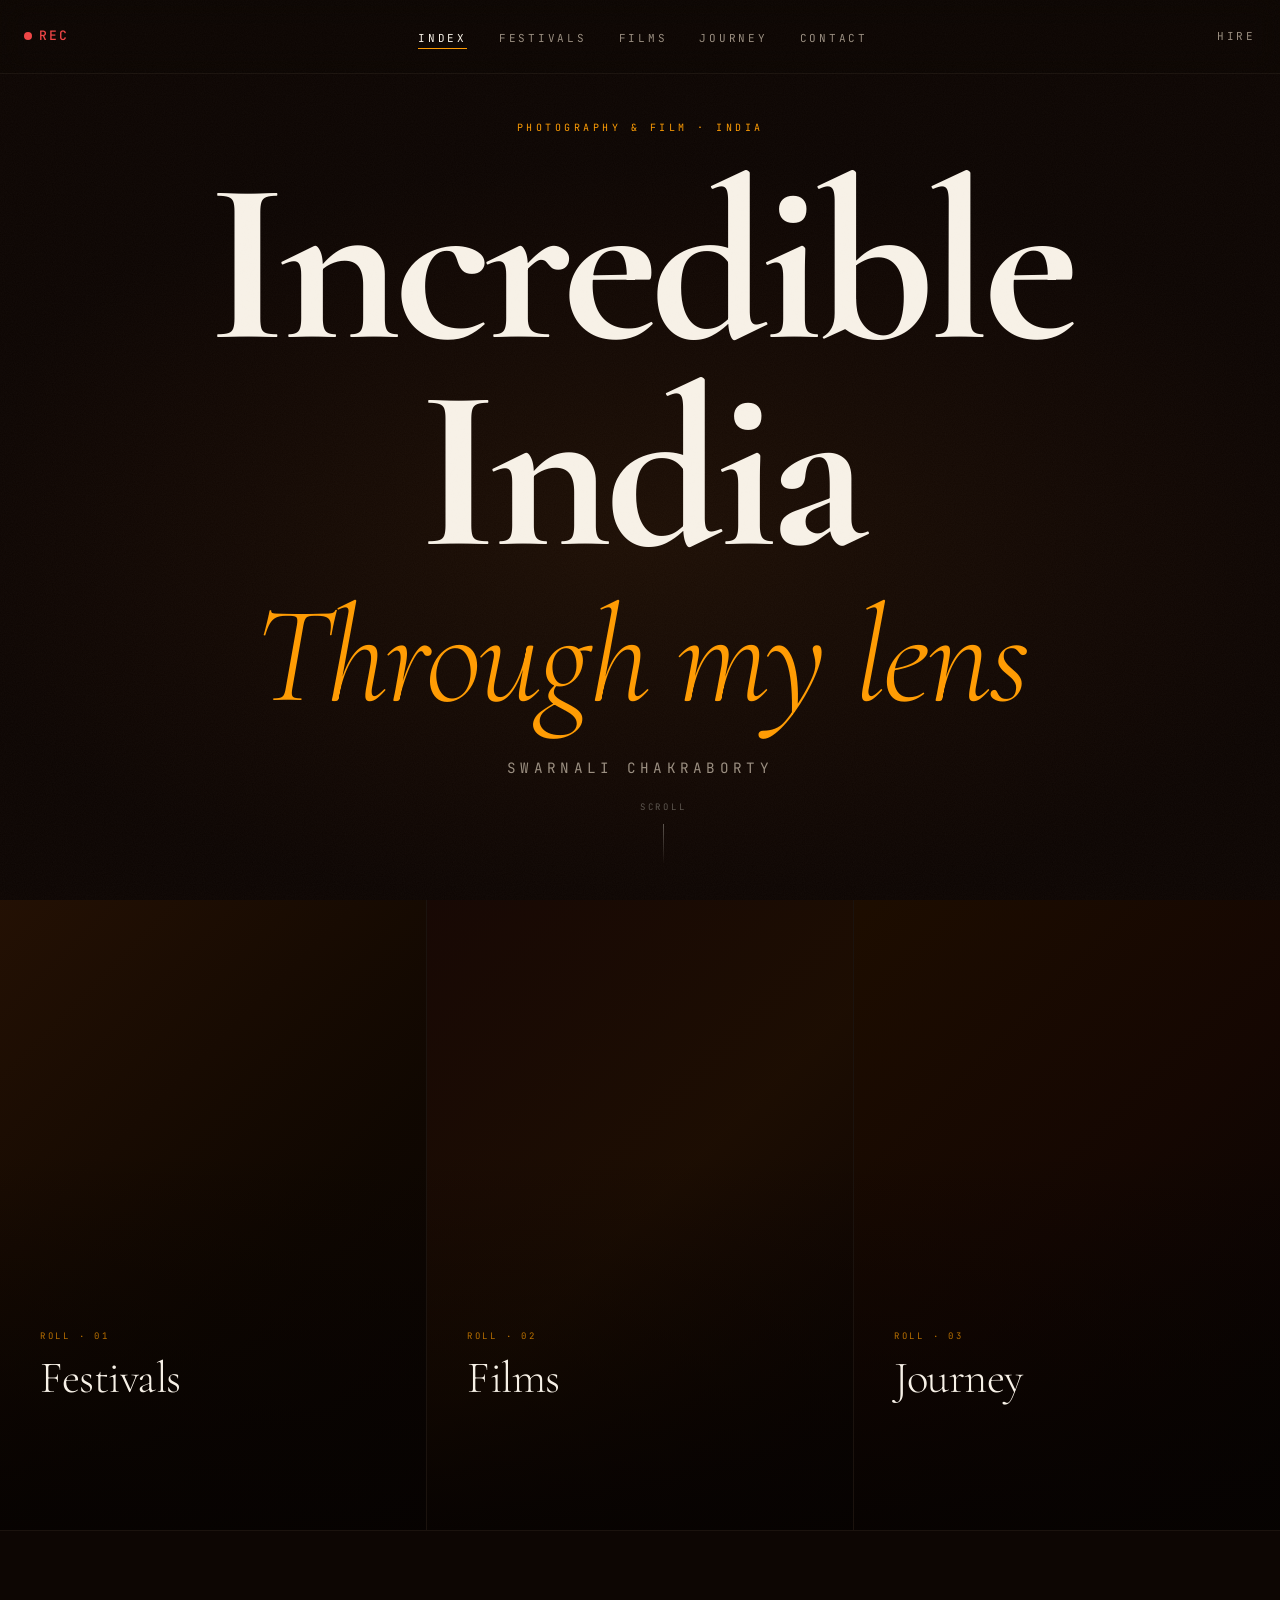
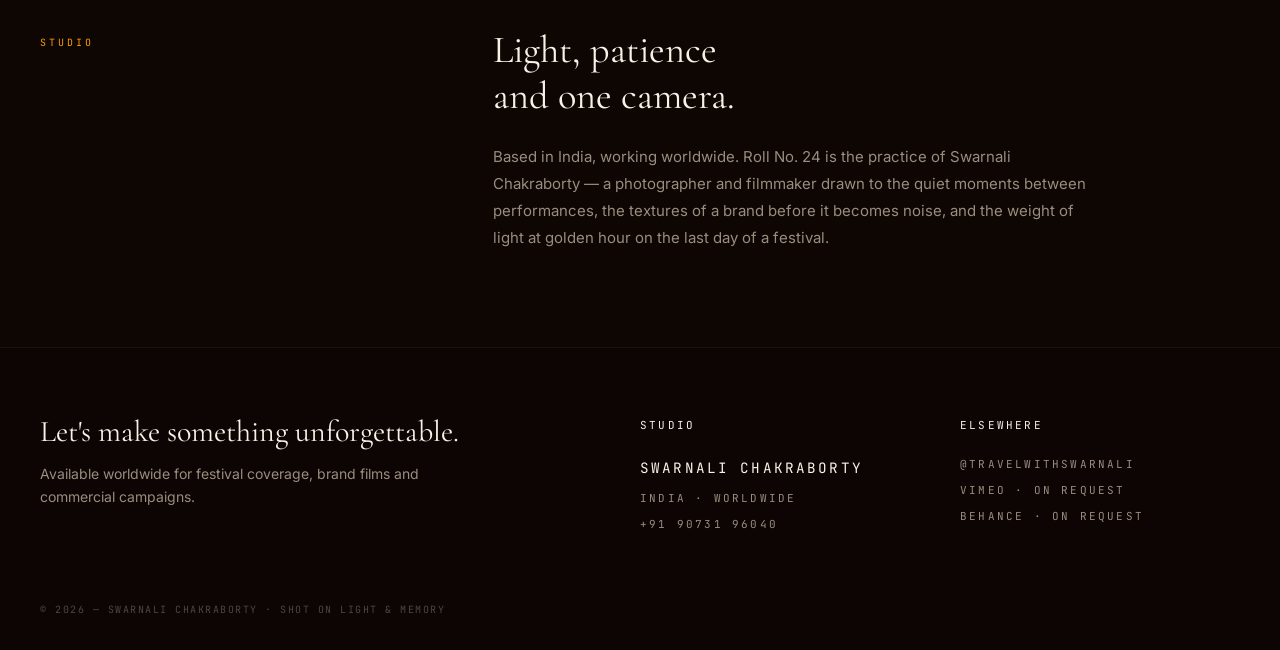
==== index.html @ 7ee753fb "Initial commit — Roll No. 24 portfolio website 5-page static portfolio: Index, Festivals, Films, Jou" ====
<!DOCTYPE html>
<html lang="en">
<head>
  <meta charset="UTF-8" />
  <meta name="viewport" content="width=device-width, initial-scale=1.0" />
  <title>Roll No. 24 — Photography &amp; Film</title>
  <meta name="description" content="Photography and film by Swarnali Chakraborty. Festivals, films, and commercial work across India." />

  <link rel="preconnect" href="https://fonts.googleapis.com" />
  <link rel="preconnect" href="https://fonts.gstatic.com" crossorigin />
  <link href="https://fonts.googleapis.com/css2?family=Cormorant+Garamond:ital,wght@0,300;0,400;0,500;0,600;1,400&family=Inter:wght@300;400;500;600&family=JetBrains+Mono:wght@400;500&display=swap" rel="stylesheet" />

  <link rel="stylesheet" href="styles.css" />

  <style>
    /* ── Homepage-specific ── */
    .home-hero {
      height: 100svh;
      min-height: 600px;
      display: flex;
      flex-direction: column;
      align-items: center;
      justify-content: center;
      text-align: center;
      position: relative;
      overflow: hidden;
      padding: 0 24px;
    }

    .home-hero::before {
      content: '';
      position: absolute;
      inset: 0;
      background: radial-gradient(ellipse 80% 60% at 50% 60%,
        oklch(0.22 0.04 55 / 0.6) 0%,
        oklch(0.13 0.018 50) 70%);
      z-index: 0;
    }

    .home-hero-content {
      position: relative;
      z-index: 1;
    }

    .home-eyebrow {
      font-family: var(--font-mono);
      font-size: 10px;
      letter-spacing: 0.35em;
      text-transform: uppercase;
      color: var(--primary);
      opacity: 0;
      animation: fadeUp 0.8s ease-out 1.4s forwards;
      margin-bottom: 24px;
    }

    .home-title {
      font-family: var(--font-display);
      font-size: clamp(5rem, 18vw, 16rem);
      font-weight: 700;
      line-height: 0.9;
      letter-spacing: -0.03em;
      opacity: 0;
      animation: fadeUp 1.2s ease-out 1.6s forwards;
    }

    .home-tagline {
      font-family: var(--font-display);
      font-size: clamp(3rem, 10.8vw, 9.6rem);
      font-weight: 300;
      font-style: italic;
      line-height: 1;
      letter-spacing: -0.02em;
      color: var(--primary);
      margin-top: 12px;
      opacity: 0;
      animation: fadeUp 0.9s ease-out 1.9s forwards;
    }

    .home-subtitle {
      font-family: var(--font-mono);
      font-size: 14.3px;
      letter-spacing: 0.3em;
      text-transform: uppercase;
      color: var(--muted);
      margin-top: 32px;
      opacity: 0;
      animation: fadeUp 0.8s ease-out 2.3s forwards;
    }

    .home-scroll-hint {
      position: absolute;
      bottom: 36px;
      left: 50%;
      transform: translateX(-50%);
      font-family: var(--font-mono);
      font-size: 9px;
      letter-spacing: 0.3em;
      text-transform: uppercase;
      color: oklch(0.45 0.015 65);
      display: flex;
      flex-direction: column;
      align-items: center;
      gap: 10px;
      opacity: 0;
      animation: fadeUp 0.8s ease-out 2.4s forwards;
    }

    .home-scroll-hint::after {
      content: '';
      width: 1px;
      height: 40px;
      background: linear-gradient(to bottom, oklch(0.45 0.015 65), transparent);
      animation: scrollLine 2s ease-in-out infinite;
    }

    @keyframes scrollLine {
      0%, 100% { opacity: 0.3; transform: scaleY(0.5); transform-origin: top; }
      50% { opacity: 1; transform: scaleY(1); }
    }

    /* ── Roll portals ── */
    .rolls {
      display: grid;
      grid-template-columns: repeat(3, 1fr);
      gap: 1px;
      background: var(--border);
    }

    .roll-card {
      position: relative;
      height: 70svh;
      min-height: 400px;
      overflow: hidden;
      display: flex;
      align-items: flex-end;
      text-decoration: none;
      color: inherit;
    }

    .roll-bg {
      position: absolute;
      inset: 0;
      transition: transform 0.8s cubic-bezier(0.23, 1, 0.32, 1);
    }

    .roll-card:nth-child(1) .roll-bg {
      background: linear-gradient(135deg,
        oklch(0.2 0.04 55) 0%,
        oklch(0.14 0.025 70) 60%,
        oklch(0.12 0.015 50) 100%);
    }
    .roll-card:nth-child(2) .roll-bg {
      background: linear-gradient(135deg,
        oklch(0.16 0.03 40) 0%,
        oklch(0.18 0.035 60) 50%,
        oklch(0.12 0.015 50) 100%);
    }
    .roll-card:nth-child(3) .roll-bg {
      background: linear-gradient(135deg,
        oklch(0.18 0.04 65) 0%,
        oklch(0.15 0.03 50) 50%,
        oklch(0.11 0.01 40) 100%);
    }

    .roll-card:hover .roll-bg {
      transform: scale(1.04);
    }

    .roll-overlay {
      position: absolute;
      inset: 0;
      background: linear-gradient(to top, oklch(0.1 0.015 50 / 0.9) 0%, transparent 60%);
      transition: opacity 0.5s ease;
    }

    .roll-card:hover .roll-overlay {
      opacity: 0.7;
    }

    .roll-content {
      position: relative;
      z-index: 1;
      padding: 40px;
      width: 100%;
    }

    .roll-num {
      font-family: var(--font-mono);
      font-size: 9px;
      letter-spacing: 0.3em;
      text-transform: uppercase;
      color: var(--primary);
      margin-bottom: 12px;
      opacity: 0.7;
      transition: opacity 0.3s ease;
    }

    .roll-card:hover .roll-num { opacity: 1; }

    .roll-title {
      font-family: var(--font-display);
      font-size: clamp(2rem, 3.5vw, 3.5rem);
      font-weight: 300;
      line-height: 1;
      letter-spacing: -0.01em;
      margin-bottom: 12px;
    }

    .roll-desc {
      font-size: 13px;
      color: var(--muted);
      line-height: 1.5;
      max-width: 280px;
      opacity: 0;
      transform: translateY(8px);
      transition: opacity 0.4s ease 0.05s, transform 0.4s ease 0.05s;
    }

    .roll-card:hover .roll-desc {
      opacity: 1;
      transform: translateY(0);
    }

    .roll-arrow {
      display: inline-block;
      margin-top: 20px;
      font-family: var(--font-mono);
      font-size: 10px;
      letter-spacing: 0.2em;
      text-transform: uppercase;
      color: var(--primary);
      opacity: 0;
      transform: translateX(-8px);
      transition: opacity 0.4s ease 0.1s, transform 0.4s ease 0.1s;
    }

    .roll-card:hover .roll-arrow {
      opacity: 1;
      transform: translateX(0);
    }

    @media (max-width: 768px) {
      .rolls {
        grid-template-columns: 1fr;
      }
      .roll-card {
        height: 50svh;
      }
      .roll-desc { opacity: 1; transform: none; }
      .roll-arrow { opacity: 1; transform: none; }
    }

    /* ── About strip ── */
    .about-strip {
      max-width: 1600px;
      margin: 0 auto;
      padding: 96px 40px;
      display: grid;
      grid-template-columns: 1fr 2fr;
      gap: 80px;
      align-items: start;
    }

    .about-label {
      font-family: var(--font-mono);
      font-size: 10px;
      letter-spacing: 0.3em;
      text-transform: uppercase;
      color: var(--primary);
      padding-top: 8px;
    }

    .about-text h2 {
      font-family: var(--font-display);
      font-size: clamp(1.8rem, 3vw, 3rem);
      font-weight: 400;
      line-height: 1.2;
      margin-bottom: 24px;
    }

    .about-text p {
      font-size: 15px;
      color: var(--muted);
      line-height: 1.8;
      max-width: 600px;
    }

    @media (max-width: 768px) {
      .about-strip {
        grid-template-columns: 1fr;
        gap: 24px;
        padding: 64px 24px;
      }
    }
  </style>
</head>
<body>

  <div id="cursorCircle" class="cursor-circle"></div>

  <div id="pageLoader" class="page-loader">
    <span>Loading reel...</span>
  </div>

  <div class="viewfinder" id="viewfinder">
    <div class="vf-corner tl"></div>
    <div class="vf-corner tr"></div>
    <div class="vf-corner bl"></div>
    <div class="vf-corner br"></div>
    <div class="vf-rec"><span class="rec-dot"></span> REC <span class="vf-timecode">00:00:00:00</span></div>
    <div class="vf-top-right"><span>XAVC S 4K</span><span>24p</span><span>120Mbps</span></div>
    <div class="vf-center"></div>
    <div class="vf-af">AF-C</div>
    <div class="vf-scene-title">Index</div>
    <div class="vf-battery"><span>▮▮▮▮ 100%</span><span>SD 214GB</span></div>
    <div class="vf-frame-label">24mm GM</div>
    <div class="vf-info"><span>FE 24mm F1.4 GM</span><span>Sony α7 IV</span></div>
    <div class="vf-settings"><span>P</span><span>1/60</span><span>F1.4</span><span>ISO 800</span></div>
    <div class="vf-meter"><span>-2</span><div class="vf-meter-bar"><div class="vf-meter-fill"></div></div><span>+2</span></div>
  </div>

  <div class="scroll-progress" id="scrollProgress"></div>

  <header class="site-header">
    <a href="index.html" class="logo logo-rec">
      <span class="rec-dot"></span> REC
    </a>
    <nav>
      <ul class="nav-links">
        <li><a href="index.html" class="active">Index</a></li>
        <li><a href="festivals.html">Festivals</a></li>
        <li><a href="films.html">Films</a></li>
        <li><a href="journey.html">Journey</a></li>
        <li><a href="contact.html">Contact</a></li>
      </ul>
    </nav>
    <a href="contact.html" class="hire-link">Hire</a>
  </header>

  <main>

    <section class="home-hero">
      <div class="home-hero-content">
        <p class="home-eyebrow">Photography &amp; Film · India</p>
        <h1 class="home-title">Incredible India</h1>
        <p class="home-tagline">Through my lens</p>
        <p class="home-subtitle">Swarnali Chakraborty</p>
      </div>
      <div class="home-scroll-hint">Scroll</div>
    </section>

    <section class="rolls">
      <a href="festivals.html" class="roll-card">
        <div class="roll-bg"></div>
        <div class="roll-overlay"></div>
        <div class="roll-content">
          <p class="roll-num">Roll · 01</p>
          <h2 class="roll-title">Festivals</h2>
          <p class="roll-desc">Music, culture and collective energy — documented as it happens.</p>
          <span class="roll-arrow">View work →</span>
        </div>
      </a>
      <a href="films.html" class="roll-card">
        <div class="roll-bg"></div>
        <div class="roll-overlay"></div>
        <div class="roll-content">
          <p class="roll-num">Roll · 02</p>
          <h2 class="roll-title">Films</h2>
          <p class="roll-desc">Short films, brand stories and documentary work across formats.</p>
          <span class="roll-arrow">View work →</span>
        </div>
      </a>
      <a href="journey.html" class="roll-card">
        <div class="roll-bg"></div>
        <div class="roll-overlay"></div>
        <div class="roll-content">
          <p class="roll-num">Roll · 03</p>
          <h2 class="roll-title">Journey</h2>
          <p class="roll-desc">Editorial-leaning brand work for fashion, lifestyle and hospitality.</p>
          <span class="roll-arrow">View work →</span>
        </div>
      </a>
    </section>

    <div style="border-top: 1px solid var(--border);">
      <div class="about-strip">
        <p class="about-label reveal">Studio</p>
        <div class="about-text">
          <h2 class="reveal">Light, patience<br>and one camera.</h2>
          <p class="reveal">Based in India, working worldwide. Roll No. 24 is the practice of Swarnali Chakraborty — a photographer and filmmaker drawn to the quiet moments between performances, the textures of a brand before it becomes noise, and the weight of light at golden hour on the last day of a festival.</p>
        </div>
      </div>
    </div>

  </main>

  <footer class="site-footer">
    <div class="footer-grid">
      <div class="footer-headline">
        <h3>Let's make something unforgettable.</h3>
        <p>Available worldwide for festival coverage, brand films and commercial campaigns.</p>
      </div>
      <div class="footer-col">
        <p class="col-title">Studio</p>
        <p class="studio-name">Swarnali Chakraborty</p>
        <p>India · worldwide</p>
        <a href="tel:+919073196040">+91 90731 96040</a>
      </div>
      <div class="footer-col">
        <p class="col-title">Elsewhere</p>
        <a href="https://www.instagram.com/travelwithswarnali/" target="_blank" rel="noopener">@travelwithswarnali</a>
        <p>Vimeo · on request</p>
        <p>Behance · on request</p>
      </div>
    </div>
    <p class="footer-bottom">© 2026 — Swarnali Chakraborty · Shot on light &amp; memory</p>
  </footer>

  <script src="script.js" defer></script>
</body>
</html>
---- styles.css ----
/* ═══════════════════════════════════════════════════
   Roll No. 24 — Commercial Page Styles
   ═══════════════════════════════════════════════════ */

/* ─── RESET & BASE ─── */
*, *::before, *::after { margin: 0; padding: 0; box-sizing: border-box; }

:root {
  --bg: oklch(0.13 0.018 50);
  --fg: oklch(0.96 0.015 80);
  --primary: oklch(0.78 0.18 65);
  --muted: oklch(0.65 0.025 70);
  --border: oklch(0.28 0.02 50 / 0.4);
  --border-solid: oklch(0.28 0.02 50 / 0.6);
  --card-bg: oklch(0.17 0.014 50 / 0.4);
  --font-display: 'Cormorant Garamond', 'Times New Roman', serif;
  --font-body: 'Inter', system-ui, sans-serif;
  --font-mono: 'JetBrains Mono', ui-monospace, monospace;
  --cursor-radius: 120px;
}

html {
  scroll-behavior: smooth;
  cursor: none;
}

body {
  background: var(--bg);
  color: var(--fg);
  font-family: var(--font-body);
  font-weight: 400;
  line-height: 1.6;
  -webkit-font-smoothing: antialiased;
  -moz-osx-font-smoothing: grayscale;
  overflow-x: hidden;
  cursor: none;
}

a { color: inherit; text-decoration: none; cursor: none; }
img { display: block; max-width: 100%; }
button { cursor: none; }

/* ═══════════════════════════════════════════════════
   CURSOR INVERSION CIRCLE
   ═══════════════════════════════════════════════════ */
.cursor-circle {
  position: fixed;
  width: var(--cursor-radius);
  height: var(--cursor-radius);
  border-radius: 50%;
  pointer-events: none;
  z-index: 9998;
  mix-blend-mode: difference;
  background: white;
  transform: translate(-50%, -50%);
  transition: width 0.3s cubic-bezier(0.23, 1, 0.32, 1),
              height 0.3s cubic-bezier(0.23, 1, 0.32, 1),
              opacity 0.3s ease;
  opacity: 0;
  will-change: transform;
}

.cursor-circle.active {
  opacity: 1;
}

.cursor-circle.hovering {
  width: 180px;
  height: 180px;
}

.cursor-circle.clicking {
  width: 90px;
  height: 90px;
  transition: width 0.1s ease, height 0.1s ease;
}

/* Small dot at exact cursor position */
.cursor-circle::after {
  content: '';
  position: absolute;
  top: 50%;
  left: 50%;
  transform: translate(-50%, -50%);
  width: 4px;
  height: 4px;
  border-radius: 50%;
  background: white;
  mix-blend-mode: difference;
}

/* ═══════════════════════════════════════════════════
   FILM GRAIN OVERLAY
   ═══════════════════════════════════════════════════ */
body::after {
  content: '';
  position: fixed;
  inset: 0;
  z-index: 9997;
  pointer-events: none;
  opacity: 0.18;
  background-image: url("data:image/svg+xml;utf8,<svg xmlns='http://www.w3.org/2000/svg' width='200' height='200'><filter id='n'><feTurbulence type='fractalNoise' baseFrequency='0.9' numOctaves='2'/><feColorMatrix values='0 0 0 0 0.95 0 0 0 0 0.92 0 0 0 0 0.85 0 0 0 0.18 0'/></filter><rect width='100%25' height='100%25' filter='url(%23n)'/></svg>");
}

/* ═══════════════════════════════════════════════════
   PAGE LOADER
   ═══════════════════════════════════════════════════ */
.page-loader {
  position: fixed;
  inset: 0;
  z-index: 10000;
  background: var(--bg);
  display: flex;
  align-items: center;
  justify-content: center;
  animation: loaderOut 0.6s ease-out 1s forwards;
}

.page-loader span {
  font-family: var(--font-mono);
  font-size: 10px;
  letter-spacing: 0.3em;
  text-transform: uppercase;
  color: var(--primary);
  animation: loaderPulse 0.6s ease-in-out infinite alternate;
}

@keyframes loaderPulse {
  from { opacity: 0.3; }
  to { opacity: 1; }
}

@keyframes loaderOut {
  to { opacity: 0; pointer-events: none; visibility: hidden; }
}

/* ═══════════════════════════════════════════════════
   CAMERA VIEWFINDER HUD
   ═══════════════════════════════════════════════════ */
.viewfinder {
  position: fixed;
  inset: 0;
  z-index: 9999;
  pointer-events: none;
  opacity: 0;
  animation: vfIn 0.3s ease-out 1.2s forwards, vfOut 0.8s ease-out 3.5s forwards;
}

@keyframes vfIn {
  from { opacity: 0; }
  to { opacity: 1; }
}

@keyframes vfOut {
  from { opacity: 1; }
  to { opacity: 0; visibility: hidden; }
}

.vf-corner {
  position: absolute;
  width: 40px;
  height: 40px;
  border-color: oklch(0.78 0.18 65 / 0.5);
  border-style: solid;
  border-width: 0;
}
.vf-corner.tl { top: 80px; left: 20px; border-top-width: 1px; border-left-width: 1px; }
.vf-corner.tr { top: 80px; right: 20px; border-top-width: 1px; border-right-width: 1px; }
.vf-corner.bl { bottom: 20px; left: 20px; border-bottom-width: 1px; border-left-width: 1px; }
.vf-corner.br { bottom: 20px; right: 20px; border-bottom-width: 1px; border-right-width: 1px; }

.vf-rec {
  position: absolute;
  top: 92px;
  left: 36px;
  display: flex;
  align-items: center;
  gap: 6px;
  font-family: var(--font-mono);
  font-size: 9px;
  letter-spacing: 0.1em;
  color: oklch(0.78 0.18 65 / 0.8);
}

.vf-rec .rec-dot {
  display: inline-block;
  width: 6px;
  height: 6px;
  border-radius: 50%;
  background: #e44;
  animation: pulseDot 1s ease-in-out infinite;
}

@keyframes pulseDot {
  0%, 100% { opacity: 1; }
  50% { opacity: 0.2; }
}

.vf-timecode {
  margin-left: 8px;
  letter-spacing: 0.05em;
}

.vf-top-right {
  position: absolute;
  top: 92px;
  right: 36px;
  display: flex;
  gap: 16px;
  font-family: var(--font-mono);
  font-size: 9px;
  letter-spacing: 0.08em;
  color: oklch(0.78 0.18 65 / 0.6);
}

.vf-center {
  position: absolute;
  top: 50%;
  left: 50%;
  transform: translate(-50%, -50%);
  width: 60px;
  height: 60px;
  border: 1px solid oklch(0.78 0.18 65 / 0.25);
  border-radius: 2px;
}

.vf-center::before,
.vf-center::after {
  content: '';
  position: absolute;
  background: oklch(0.78 0.18 65 / 0.3);
}
.vf-center::before {
  width: 1px; height: 14px;
  top: 50%; left: 50%;
  transform: translate(-50%, -50%);
}
.vf-center::after {
  width: 14px; height: 1px;
  top: 50%; left: 50%;
  transform: translate(-50%, -50%);
}

.vf-af {
  position: absolute;
  top: 50%;
  left: 50%;
  transform: translate(-50%, -50%) translateY(-50px);
  font-family: var(--font-mono);
  font-size: 8px;
  letter-spacing: 0.15em;
  color: oklch(0.78 0.18 65 / 0.6);
}

.vf-info {
  position: absolute;
  bottom: 32px;
  left: 36px;
  display: flex;
  gap: 20px;
  font-family: var(--font-mono);
  font-size: 9px;
  letter-spacing: 0.08em;
  color: oklch(0.78 0.18 65 / 0.6);
}

.vf-settings {
  position: absolute;
  bottom: 32px;
  right: 36px;
  display: flex;
  gap: 12px;
  font-family: var(--font-mono);
  font-size: 9px;
  letter-spacing: 0.06em;
  color: oklch(0.78 0.18 65 / 0.6);
}

.vf-battery {
  position: absolute;
  top: 110px;
  right: 36px;
  display: flex;
  gap: 12px;
  font-family: var(--font-mono);
  font-size: 8px;
  letter-spacing: 0.08em;
  color: oklch(0.78 0.18 65 / 0.45);
}

.vf-frame-label {
  position: absolute;
  top: 50%;
  right: 36px;
  transform: translateY(-50%);
  font-family: var(--font-mono);
  font-size: 8px;
  letter-spacing: 0.2em;
  text-transform: uppercase;
  color: oklch(0.78 0.18 65 / 0.4);
}

.vf-scene-title {
  position: absolute;
  top: 50%;
  left: 50%;
  transform: translate(-50%, -50%) translateY(50px);
  font-family: var(--font-display);
  font-size: 16px;
  font-weight: 400;
  letter-spacing: 0.05em;
  color: oklch(0.78 0.18 65 / 0.5);
}

.vf-meter {
  position: absolute;
  bottom: 50px;
  left: 50%;
  transform: translateX(-50%);
  display: flex;
  align-items: center;
  gap: 8px;
  font-family: var(--font-mono);
  font-size: 7px;
  color: oklch(0.78 0.18 65 / 0.4);
}

.vf-meter-bar {
  width: 100px;
  height: 2px;
  background: oklch(0.78 0.18 65 / 0.15);
  position: relative;
}

.vf-meter-fill {
  position: absolute;
  left: 50%;
  top: 0;
  width: 2px;
  height: 100%;
  background: oklch(0.78 0.18 65 / 0.6);
  transform: translateX(-50%);
}

/* ═══════════════════════════════════════════════════
   SCROLL PROGRESS
   ═══════════════════════════════════════════════════ */
.scroll-progress {
  position: fixed;
  top: 74px;
  left: 0;
  height: 1px;
  background: var(--primary);
  z-index: 51;
  width: 0%;
  transition: width 0.1s linear;
}

/* ═══════════════════════════════════════════════════
   HEADER
   ═══════════════════════════════════════════════════ */
.site-header {
  position: fixed;
  top: 0;
  left: 0;
  right: 0;
  z-index: 50;
  height: 74px;
  display: flex;
  align-items: center;
  justify-content: space-between;
  padding: 0 24px;
  border-bottom: 1px solid var(--border);
  background: oklch(0.13 0.018 50 / 0.6);
  backdrop-filter: blur(14px);
  -webkit-backdrop-filter: blur(14px);
  animation: fadeDown 0.8s ease-out 1.4s both;
}

@keyframes fadeDown {
  from { opacity: 0; transform: translateY(-20px); }
  to { opacity: 1; transform: translateY(0); }
}

.logo {
  font-family: var(--font-mono);
  font-size: 12px;
  letter-spacing: 0.2em;
  text-transform: uppercase;
  display: flex;
  align-items: center;
  gap: 4px;
}

.logo .dot {
  display: inline-block;
  width: 6px;
  height: 6px;
  border-radius: 50%;
  background: var(--primary);
  margin-right: 6px;
  animation: pulseDot 2s ease-in-out infinite;
}

.logo .slash { color: var(--muted); margin: 0 2px; }

/* REC logo variant — red camera recording indicator */
.logo-rec {
  color: #e44;
  letter-spacing: 0.15em;
  font-size: 13px;
  font-weight: 500;
  gap: 0;
}

.logo-rec .rec-dot {
  display: inline-block;
  width: 8px;
  height: 8px;
  border-radius: 50%;
  background: #e44;
  margin-right: 7px;
  flex-shrink: 0;
  animation: pulseDot 1s ease-in-out infinite;
}

.nav-links {
  display: flex;
  align-items: center;
  gap: 32px;
  list-style: none;
}

.nav-links a {
  font-family: var(--font-mono);
  font-size: 11px;
  letter-spacing: 0.25em;
  text-transform: uppercase;
  color: var(--muted);
  transition: color 0.3s ease;
  position: relative;
}

.nav-links a:hover,
.nav-links a.active {
  color: var(--fg);
}

.nav-links a.active::after {
  content: '';
  position: absolute;
  bottom: -4px;
  left: 0;
  right: 0;
  height: 1px;
  background: var(--primary);
}

.hire-link {
  font-family: var(--font-mono);
  font-size: 11px;
  letter-spacing: 0.25em;
  text-transform: uppercase;
  color: var(--muted);
  transition: color 0.3s ease;
}

.hire-link:hover { color: var(--primary); }

@media (max-width: 768px) {
  .site-header { padding: 0 16px; }
  .nav-links { gap: 16px; }
  .nav-links a { font-size: 10px; letter-spacing: 0.15em; }
  .hire-link { display: none; }
}

@media (max-width: 600px) {
  .nav-links { gap: 10px; }
}

/* ═══════════════════════════════════════════════════
   HERO
   ═══════════════════════════════════════════════════ */
.hero {
  position: relative;
  height: 70svh;
  min-height: 420px;
  overflow: hidden;
}

.hero-img {
  width: 100%;
  height: 100%;
  object-fit: cover;
  animation: heroZoom 20s ease-out forwards;
  will-change: transform;
}

@keyframes heroZoom {
  from { transform: scale(1.1); }
  to { transform: scale(1); }
}

.hero-gradient {
  position: absolute;
  inset: 0;
  background: linear-gradient(
    to top,
    var(--bg) 0%,
    oklch(0.13 0.018 50 / 0.4) 40%,
    oklch(0.13 0.018 50 / 0.6) 100%
  );
}

.hero-content {
  position: absolute;
  inset: 0;
  display: flex;
  align-items: flex-end;
}

.hero-inner {
  width: 100%;
  max-width: 1600px;
  margin: 0 auto;
  padding: 0 40px 64px;
}

.hero-tag {
  font-family: var(--font-mono);
  font-size: 10px;
  text-transform: uppercase;
  letter-spacing: 0.3em;
  color: var(--primary);
  opacity: 0;
  animation: fadeUp 0.8s ease-out 1.6s forwards;
}

.hero-title {
  font-family: var(--font-display);
  font-size: clamp(3.5rem, 10vw, 9rem);
  font-weight: 400;
  line-height: 0.9;
  letter-spacing: -0.02em;
  margin-top: 16px;
  opacity: 0;
  animation: fadeUp 1s ease-out 1.8s forwards;
}

.hero-title .italic-accent {
  font-style: italic;
  color: var(--primary);
}

@keyframes fadeUp {
  from { opacity: 0; transform: translateY(30px); }
  to { opacity: 1; transform: translateY(0); }
}

@media (max-width: 768px) {
  .hero-inner { padding: 0 24px 48px; }
}

/* ═══════════════════════════════════════════════════
   SERVICES GRID
   ═══════════════════════════════════════════════════ */
.services-wrap {
  padding: 80px 40px;
}

.services {
  max-width: 1600px;
  margin: 0 auto;
  display: grid;
  grid-template-columns: repeat(2, 1fr);
  gap: 1px;
  background: var(--border);
}

.service-card {
  background: var(--bg);
  padding: 48px;
  transition: background 0.4s ease;
  opacity: 0;
  transform: translateY(40px);
}

.service-card.visible {
  animation: cardReveal 0.7s ease-out forwards;
}

.service-card:nth-child(1).visible { animation-delay: 0s; }
.service-card:nth-child(2).visible { animation-delay: 0.1s; }
.service-card:nth-child(3).visible { animation-delay: 0.2s; }
.service-card:nth-child(4).visible { animation-delay: 0.3s; }

@keyframes cardReveal {
  from { opacity: 0; transform: translateY(40px); }
  to { opacity: 1; transform: translateY(0); }
}

.service-card:hover {
  background: oklch(0.16 0.02 50);
}

.service-label {
  display: flex;
  justify-content: space-between;
  align-items: center;
  margin-bottom: 24px;
}

.service-label .tag {
  font-family: var(--font-mono);
  font-size: 10px;
  text-transform: uppercase;
  letter-spacing: 0.25em;
  color: var(--muted);
}

.service-label .price {
  font-family: var(--font-mono);
  font-size: 10px;
  text-transform: uppercase;
  letter-spacing: 0.15em;
  color: var(--primary);
}

.service-card h2 {
  font-family: var(--font-display);
  font-size: clamp(1.8rem, 3vw, 3rem);
  font-weight: 400;
  line-height: 1.1;
  margin-bottom: 12px;
}

.service-card p {
  font-size: 14px;
  color: var(--muted);
  line-height: 1.6;
  max-width: 400px;
}

@media (max-width: 768px) {
  .services-wrap { padding: 60px 24px; }
  .services { grid-template-columns: 1fr; }
  .service-card { padding: 32px; }
}

/* ═══════════════════════════════════════════════════
   CLIENTS MARQUEE
   ═══════════════════════════════════════════════════ */
.clients {
  border-top: 1px solid var(--border);
  border-bottom: 1px solid var(--border);
  background: var(--card-bg);
  padding: 64px 0;
  overflow: hidden;
}

.clients-label {
  font-family: var(--font-mono);
  font-size: 10px;
  text-transform: uppercase;
  letter-spacing: 0.3em;
  color: var(--muted);
  text-align: center;
  margin-bottom: 32px;
}

.clients-overflow {
  overflow: hidden;
  mask-image: linear-gradient(90deg, transparent, black 10%, black 90%, transparent);
  -webkit-mask-image: linear-gradient(90deg, transparent, black 10%, black 90%, transparent);
}

.clients-track {
  display: flex;
  align-items: center;
  gap: 48px;
  animation: marquee 35s linear infinite;
  width: max-content;
}

.clients-track:hover {
  animation-play-state: paused;
}

.clients-track span {
  font-family: var(--font-display);
  font-size: clamp(1.5rem, 2.5vw, 2rem);
  font-weight: 300;
  white-space: nowrap;
  color: oklch(0.55 0.015 70);
  transition: color 0.3s ease;
}

.clients-track span:hover {
  color: var(--fg);
}

.clients-track .sep {
  width: 4px;
  height: 4px;
  border-radius: 50%;
  background: oklch(0.4 0.015 60);
  flex-shrink: 0;
  font-size: 0;
}

@keyframes marquee {
  0% { transform: translateX(0); }
  100% { transform: translateX(-50%); }
}

/* ═══════════════════════════════════════════════════
   CTA
   ═══════════════════════════════════════════════════ */
.cta {
  max-width: 1600px;
  margin: 0 auto;
  padding: 96px 40px;
  text-align: center;
}

.cta h3 {
  font-family: var(--font-display);
  font-size: clamp(2rem, 4vw, 3.5rem);
  font-weight: 400;
  margin-bottom: 32px;
}

.cta-btn {
  display: inline-block;
  font-family: var(--font-mono);
  font-size: 11px;
  text-transform: uppercase;
  letter-spacing: 0.2em;
  padding: 16px 32px;
  background: var(--primary);
  color: var(--bg);
  border: 1px solid var(--primary);
  transition: all 0.4s ease;
}

.cta-btn:hover {
  background: transparent;
  color: var(--primary);
}

@media (max-width: 768px) {
  .cta { padding: 64px 24px; }
}

/* ═══════════════════════════════════════════════════
   FOOTER
   ═══════════════════════════════════════════════════ */
.site-footer {
  border-top: 1px solid var(--border);
  background: oklch(0.13 0.018 50 / 0.8);
}

.footer-grid {
  max-width: 1600px;
  margin: 0 auto;
  display: grid;
  grid-template-columns: 2fr 1fr 1fr;
  gap: 40px;
  padding: 64px 40px;
}

.footer-headline h3 {
  font-family: var(--font-display);
  font-size: clamp(1.5rem, 3vw, 1.875rem);
  font-weight: 400;
  line-height: 1.3;
}

.footer-headline p {
  margin-top: 12px;
  font-size: 14px;
  color: var(--muted);
  max-width: 420px;
  line-height: 1.6;
}

.footer-col {
  font-family: var(--font-mono);
  font-size: 11px;
  text-transform: uppercase;
  letter-spacing: 0.2em;
  color: var(--muted);
  line-height: 2.4;
}

.footer-col .col-title {
  color: var(--fg);
  margin-bottom: 12px;
}

.footer-col .studio-name {
  font-size: 14.3px;
  color: var(--fg);
  letter-spacing: 0.15em;
}

.footer-col a {
  display: block;
  transition: color 0.3s ease;
}

.footer-col a:hover { color: var(--primary); }

.footer-bottom {
  max-width: 1600px;
  margin: 0 auto;
  padding: 0 40px 32px;
  font-family: var(--font-mono);
  font-size: 10px;
  letter-spacing: 0.15em;
  text-transform: uppercase;
  color: oklch(0.4 0.015 60);
}

@media (max-width: 768px) {
  .footer-grid {
    grid-template-columns: 1fr;
    padding: 48px 24px;
    gap: 32px;
  }
  .footer-bottom { padding: 0 24px 24px; }
}

/* ═══════════════════════════════════════════════════
   SCROLL REVEAL ANIMATIONS
   ═══════════════════════════════════════════════════ */
.reveal {
  opacity: 0;
  transform: translateY(30px);
  transition: opacity 0.8s ease-out, transform 0.8s ease-out;
}

.reveal.visible {
  opacity: 1;
  transform: translateY(0);
}

/* ═══════════════════════════════════════════════════
   MOBILE: Hide custom cursor on touch devices
   ═══════════════════════════════════════════════════ */
@media (hover: none) and (pointer: coarse) {
  html, body, a, button { cursor: auto; }
  .cursor-circle { display: none !important; }
}
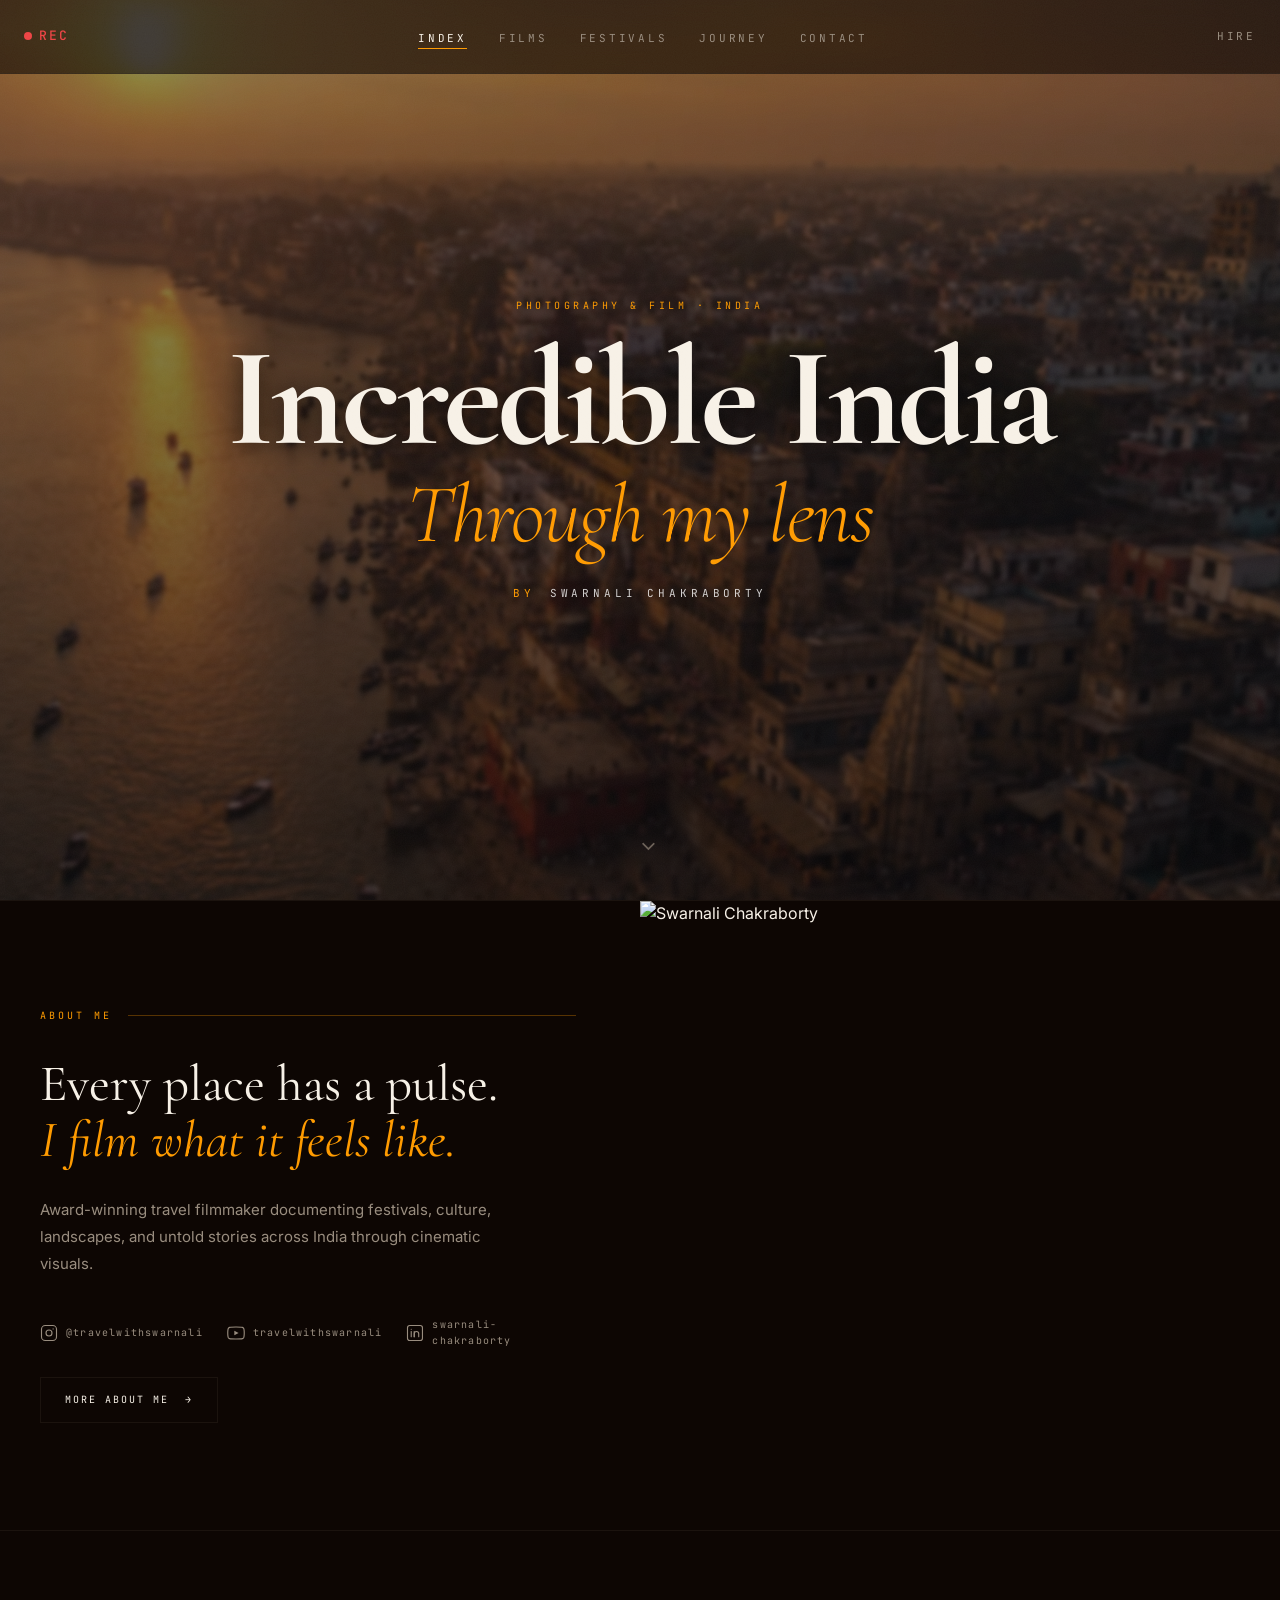
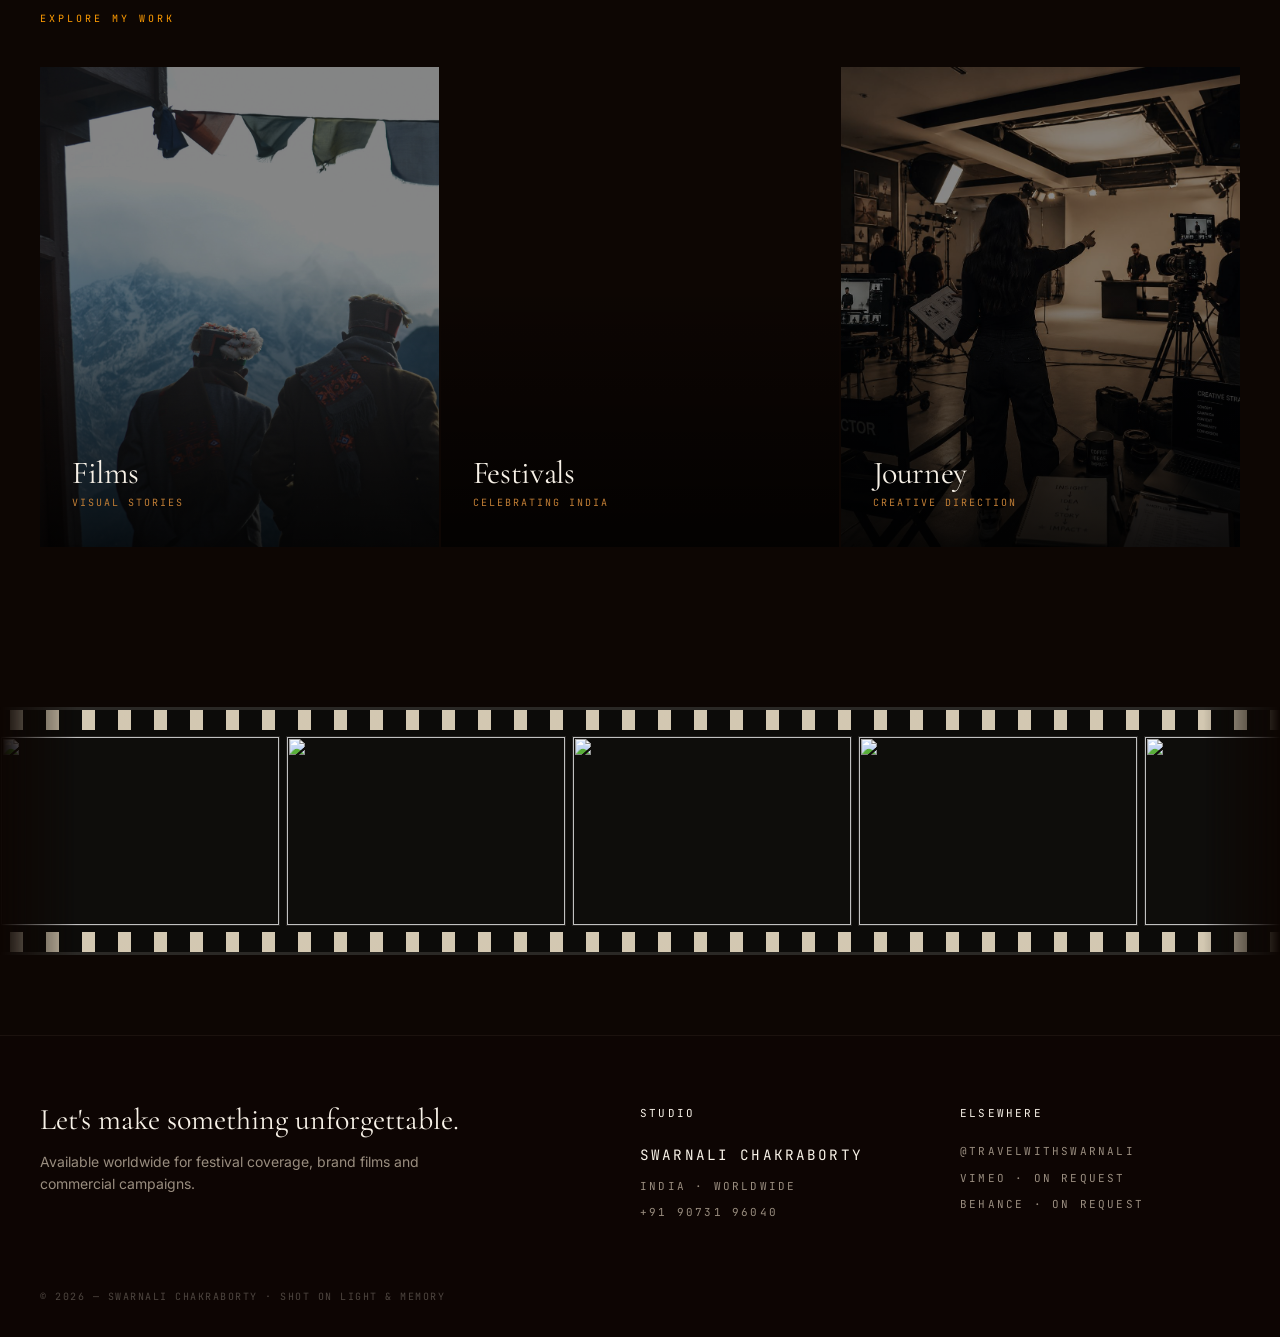
==== commit 7a2d17db: "Major update: MUBI-style films, festival photos, hero videos, social links, nav reorder - Films page" ====
--- a/index.html
+++ b/index.html
@@ -13,7 +13,7 @@
   <link rel="stylesheet" href="styles.css" />
 
   <style>
-    /* ── Homepage-specific ── */
+    /* ── Hero ── */
     .home-hero {
       height: 100svh;
       min-height: 600px;
@@ -27,19 +27,31 @@
       padding: 0 24px;
     }
 
-    .home-hero::before {
-      content: '';
+    .home-hero-bg {
+      position: absolute;
+      inset: -3%;
+      background-image: url('assets/Blurred%20behind%20.jpeg');
+      background-size: cover;
+      background-position: center 40%;
+      filter: blur(2px) brightness(0.75);
+      z-index: 0;
+    }
+
+    .home-hero-overlay {
       position: absolute;
       inset: 0;
-      background: radial-gradient(ellipse 80% 60% at 50% 60%,
-        oklch(0.22 0.04 55 / 0.6) 0%,
-        oklch(0.13 0.018 50) 70%);
-      z-index: 0;
+      background: linear-gradient(
+        to bottom,
+        rgba(0,0,0,0.25) 0%,
+        rgba(0,0,0,0.35) 50%,
+        rgba(0,0,0,0.55) 100%
+      );
+      z-index: 1;
     }
 
     .home-hero-content {
       position: relative;
-      z-index: 1;
+      z-index: 2;
     }
 
     .home-eyebrow {
@@ -50,247 +62,353 @@
       color: var(--primary);
       opacity: 0;
       animation: fadeUp 0.8s ease-out 1.4s forwards;
-      margin-bottom: 24px;
+      margin-bottom: 20px;
     }
 
     .home-title {
       font-family: var(--font-display);
-      font-size: clamp(5rem, 18vw, 16rem);
+      font-size: clamp(3.5rem, 11vw, 10rem);
       font-weight: 700;
-      line-height: 0.9;
+      line-height: 0.92;
       letter-spacing: -0.03em;
       opacity: 0;
       animation: fadeUp 1.2s ease-out 1.6s forwards;
+      text-shadow: 0 2px 24px rgba(0,0,0,0.6), 0 0 60px rgba(0,0,0,0.4);
     }
 
     .home-tagline {
       font-family: var(--font-display);
-      font-size: clamp(3rem, 10.8vw, 9.6rem);
+      font-size: clamp(2rem, 6.5vw, 6rem);
       font-weight: 300;
       font-style: italic;
       line-height: 1;
       letter-spacing: -0.02em;
       color: var(--primary);
-      margin-top: 12px;
+      margin-top: 10px;
       opacity: 0;
       animation: fadeUp 0.9s ease-out 1.9s forwards;
+      text-shadow: 0 2px 20px rgba(0,0,0,0.5);
     }
 
     .home-subtitle {
       font-family: var(--font-mono);
-      font-size: 14.3px;
-      letter-spacing: 0.3em;
+      font-size: 11px;
+      letter-spacing: 0.35em;
       text-transform: uppercase;
-      color: var(--muted);
-      margin-top: 32px;
+      color: rgba(255,255,255,0.8);
+      margin-top: 28px;
+      text-align: center;
       opacity: 0;
       animation: fadeUp 0.8s ease-out 2.3s forwards;
-    }
-
-    .home-scroll-hint {
+      text-shadow: 0 1px 8px rgba(0,0,0,0.6);
+    }
+
+    .home-by { color: var(--primary); margin-right: 4px; }
+
+    .home-chevron {
       position: absolute;
-      bottom: 36px;
+      bottom: 40px;
       left: 50%;
       transform: translateX(-50%);
-      font-family: var(--font-mono);
-      font-size: 9px;
-      letter-spacing: 0.3em;
-      text-transform: uppercase;
-      color: oklch(0.45 0.015 65);
+      z-index: 2;
+      color: oklch(0.5 0.02 60);
+      font-size: 22px;
+      opacity: 0;
+      animation: fadeUp 0.8s ease-out 2.6s forwards, chevronBob 2.5s ease-in-out 3.4s infinite;
+    }
+
+    @keyframes chevronBob {
+      0%, 100% { transform: translateX(-50%) translateY(0); }
+      50%       { transform: translateX(-50%) translateY(8px); }
+    }
+
+    /* ── About section ── */
+    .home-about {
+      display: grid;
+      grid-template-columns: 1fr 1fr;
+      min-height: 70vh;
+      border-top: 1px solid var(--border);
+    }
+
+    .home-about-left {
+      padding: 80px 64px 80px 40px;
       display: flex;
       flex-direction: column;
+      justify-content: center;
+      max-width: 680px;
+    }
+
+    .about-label-row {
+      display: flex;
       align-items: center;
-      gap: 10px;
-      opacity: 0;
-      animation: fadeUp 0.8s ease-out 2.4s forwards;
-    }
-
-    .home-scroll-hint::after {
-      content: '';
-      width: 1px;
-      height: 40px;
-      background: linear-gradient(to bottom, oklch(0.45 0.015 65), transparent);
-      animation: scrollLine 2s ease-in-out infinite;
-    }
-
-    @keyframes scrollLine {
-      0%, 100% { opacity: 0.3; transform: scaleY(0.5); transform-origin: top; }
-      50% { opacity: 1; transform: scaleY(1); }
-    }
-
-    /* ── Roll portals ── */
-    .rolls {
-      display: grid;
-      grid-template-columns: repeat(3, 1fr);
-      gap: 1px;
-      background: var(--border);
-    }
-
-    .roll-card {
-      position: relative;
-      height: 70svh;
-      min-height: 400px;
-      overflow: hidden;
-      display: flex;
-      align-items: flex-end;
-      text-decoration: none;
-      color: inherit;
-    }
-
-    .roll-bg {
-      position: absolute;
-      inset: 0;
-      transition: transform 0.8s cubic-bezier(0.23, 1, 0.32, 1);
-    }
-
-    .roll-card:nth-child(1) .roll-bg {
-      background: linear-gradient(135deg,
-        oklch(0.2 0.04 55) 0%,
-        oklch(0.14 0.025 70) 60%,
-        oklch(0.12 0.015 50) 100%);
-    }
-    .roll-card:nth-child(2) .roll-bg {
-      background: linear-gradient(135deg,
-        oklch(0.16 0.03 40) 0%,
-        oklch(0.18 0.035 60) 50%,
-        oklch(0.12 0.015 50) 100%);
-    }
-    .roll-card:nth-child(3) .roll-bg {
-      background: linear-gradient(135deg,
-        oklch(0.18 0.04 65) 0%,
-        oklch(0.15 0.03 50) 50%,
-        oklch(0.11 0.01 40) 100%);
-    }
-
-    .roll-card:hover .roll-bg {
-      transform: scale(1.04);
-    }
-
-    .roll-overlay {
-      position: absolute;
-      inset: 0;
-      background: linear-gradient(to top, oklch(0.1 0.015 50 / 0.9) 0%, transparent 60%);
-      transition: opacity 0.5s ease;
-    }
-
-    .roll-card:hover .roll-overlay {
-      opacity: 0.7;
-    }
-
-    .roll-content {
-      position: relative;
-      z-index: 1;
-      padding: 40px;
-      width: 100%;
-    }
-
-    .roll-num {
-      font-family: var(--font-mono);
-      font-size: 9px;
-      letter-spacing: 0.3em;
-      text-transform: uppercase;
-      color: var(--primary);
-      margin-bottom: 12px;
-      opacity: 0.7;
-      transition: opacity 0.3s ease;
-    }
-
-    .roll-card:hover .roll-num { opacity: 1; }
-
-    .roll-title {
-      font-family: var(--font-display);
-      font-size: clamp(2rem, 3.5vw, 3.5rem);
-      font-weight: 300;
-      line-height: 1;
-      letter-spacing: -0.01em;
-      margin-bottom: 12px;
-    }
-
-    .roll-desc {
-      font-size: 13px;
-      color: var(--muted);
-      line-height: 1.5;
-      max-width: 280px;
-      opacity: 0;
-      transform: translateY(8px);
-      transition: opacity 0.4s ease 0.05s, transform 0.4s ease 0.05s;
-    }
-
-    .roll-card:hover .roll-desc {
-      opacity: 1;
-      transform: translateY(0);
-    }
-
-    .roll-arrow {
-      display: inline-block;
-      margin-top: 20px;
-      font-family: var(--font-mono);
-      font-size: 10px;
-      letter-spacing: 0.2em;
-      text-transform: uppercase;
-      color: var(--primary);
-      opacity: 0;
-      transform: translateX(-8px);
-      transition: opacity 0.4s ease 0.1s, transform 0.4s ease 0.1s;
-    }
-
-    .roll-card:hover .roll-arrow {
-      opacity: 1;
-      transform: translateX(0);
-    }
-
-    @media (max-width: 768px) {
-      .rolls {
-        grid-template-columns: 1fr;
-      }
-      .roll-card {
-        height: 50svh;
-      }
-      .roll-desc { opacity: 1; transform: none; }
-      .roll-arrow { opacity: 1; transform: none; }
-    }
-
-    /* ── About strip ── */
-    .about-strip {
-      max-width: 1600px;
-      margin: 0 auto;
-      padding: 96px 40px;
-      display: grid;
-      grid-template-columns: 1fr 2fr;
-      gap: 80px;
-      align-items: start;
-    }
-
-    .about-label {
+      gap: 16px;
+      margin-bottom: 32px;
+    }
+
+    .about-label-row span {
       font-family: var(--font-mono);
       font-size: 10px;
       letter-spacing: 0.3em;
       text-transform: uppercase;
       color: var(--primary);
-      padding-top: 8px;
-    }
-
-    .about-text h2 {
+    }
+
+    .about-label-row::after {
+      content: '';
+      flex: 1;
+      height: 1px;
+      background: var(--primary);
+      opacity: 0.3;
+    }
+
+    .about-heading {
       font-family: var(--font-display);
-      font-size: clamp(1.8rem, 3vw, 3rem);
+      font-size: clamp(2.4rem, 4vw, 4rem);
       font-weight: 400;
-      line-height: 1.2;
-      margin-bottom: 24px;
-    }
-
-    .about-text p {
+      line-height: 1.1;
+      margin-bottom: 28px;
+    }
+
+    .about-heading em {
+      font-style: italic;
+      color: var(--primary);
+    }
+
+    .about-bio {
       font-size: 15px;
+      line-height: 1.8;
       color: var(--muted);
-      line-height: 1.8;
-      max-width: 600px;
+      max-width: 480px;
+      margin-bottom: 40px;
+    }
+
+    .about-btn {
+      display: inline-flex;
+      align-items: center;
+      gap: 10px;
+      font-family: var(--font-mono);
+      font-size: 10px;
+      letter-spacing: 0.2em;
+      text-transform: uppercase;
+      color: var(--fg);
+      border: 1px solid var(--border);
+      padding: 14px 24px;
+      text-decoration: none;
+      transition: border-color 0.3s, color 0.3s;
+      width: fit-content;
+    }
+
+    .about-btn:hover { border-color: var(--primary); color: var(--primary); }
+
+    .about-socials {
+      display: flex;
+      gap: 24px;
+      margin-bottom: 28px;
+    }
+
+    .about-social-link {
+      display: flex;
+      align-items: center;
+      gap: 8px;
+      font-family: var(--font-mono);
+      font-size: 10px;
+      letter-spacing: 0.12em;
+      color: var(--muted);
+      text-decoration: none;
+      transition: color 0.25s ease;
+    }
+
+    .about-social-link:hover { color: var(--primary); }
+
+    .home-about-right {
+      position: relative;
+      overflow: hidden;
+    }
+
+    .home-about-right img {
+      width: 100%;
+      height: 100%;
+      object-fit: cover;
+      object-position: center top;
+      display: block;
+    }
+
+    /* ── Explore Work ── */
+    .home-work {
+      padding: 80px 40px;
+      border-top: 1px solid var(--border);
+    }
+
+    .work-label {
+      font-family: var(--font-mono);
+      font-size: 10px;
+      letter-spacing: 0.3em;
+      text-transform: uppercase;
+      color: var(--primary);
+      margin-bottom: 40px;
+    }
+
+    .work-cards {
+      display: grid;
+      grid-template-columns: repeat(3, 1fr);
+      gap: 2px;
+    }
+
+    .work-card {
+      position: relative;
+      height: 480px;
+      overflow: hidden;
+      text-decoration: none;
+      color: inherit;
+      display: block;
+    }
+
+    .work-card-bg {
+      position: absolute;
+      inset: 0;
+      background-size: cover;
+      background-position: center;
+      transition: transform 0.8s cubic-bezier(0.23, 1, 0.32, 1);
+      filter: brightness(0.55) saturate(0.8);
+    }
+
+    .work-card:hover .work-card-bg {
+      transform: scale(1.05);
+      filter: brightness(0.45) saturate(0.7);
+    }
+
+    .work-card-content {
+      position: absolute;
+      inset: 0;
+      display: flex;
+      flex-direction: column;
+      justify-content: flex-end;
+      padding: 36px 32px;
+      background: linear-gradient(to top, rgba(0,0,0,0.75) 0%, transparent 55%);
+    }
+
+    .work-card-title {
+      font-family: var(--font-display);
+      font-size: clamp(1.8rem, 2.5vw, 2.8rem);
+      font-weight: 400;
+      line-height: 1;
+      letter-spacing: -0.01em;
+      margin-bottom: 6px;
+    }
+
+    .work-card-sub {
+      font-family: var(--font-mono);
+      font-size: 10px;
+      letter-spacing: 0.2em;
+      text-transform: uppercase;
+      color: oklch(0.65 0.12 65);
+    }
+
+    .work-card-arrow {
+      position: absolute;
+      top: 28px;
+      right: 28px;
+      font-family: var(--font-mono);
+      font-size: 18px;
+      color: var(--primary);
+      opacity: 0;
+      transform: translateX(-6px);
+      transition: opacity 0.3s, transform 0.3s;
+    }
+
+    .work-card:hover .work-card-arrow { opacity: 1; transform: translateX(0); }
+
+    @media (max-width: 1024px) {
+      .home-about { grid-template-columns: 1fr; }
+      .home-about-right { height: 60vw; }
+      .home-about-left { padding: 60px 24px; }
     }
 
     @media (max-width: 768px) {
-      .about-strip {
-        grid-template-columns: 1fr;
-        gap: 24px;
-        padding: 64px 24px;
-      }
+      .work-cards { grid-template-columns: 1fr; }
+      .work-card { height: 320px; }
+      .home-work { padding: 60px 24px; }
+    }
+
+    /* ── Film Strip ── */
+    /* ── Film Reel ── */
+    .film-reel-section {
+      padding: 80px 0;
+      overflow: hidden;
+      background: var(--bg);
+    }
+
+    .film-reel-stage {
+      width: 100%;
+    }
+
+    .film-tape {
+      background: #0c0b09;
+      overflow: hidden;
+      border-top: 3px solid #2a2825;
+      border-bottom: 3px solid #2a2825;
+      -webkit-mask-image: linear-gradient(to right, transparent 0%, black 6%, black 94%, transparent 100%);
+      mask-image: linear-gradient(to right, transparent 0%, black 6%, black 94%, transparent 100%);
+    }
+
+    .film-tape-track {
+      display: flex;
+      width: max-content;
+      animation: tapeRoll 40s linear infinite;
+    }
+
+    .film-tape:hover .film-tape-track {
+      animation-play-state: paused;
+    }
+
+    .tape-unit {
+      display: flex;
+      flex-direction: column;
+    }
+
+    .sp-band {
+      height: 20px;
+      background-color: #0c0b09;
+      background-image: repeating-linear-gradient(
+        to right,
+        transparent 0px, transparent 10px,
+        rgba(228, 216, 192, 0.92) 10px, rgba(228, 216, 192, 0.92) 23px,
+        transparent 23px, transparent 36px
+      );
+    }
+
+    .sp-band--top { padding-top: 5px; }
+    .sp-band--bot { padding-bottom: 5px; }
+
+    .frames-band {
+      display: flex;
+      gap: 6px;
+      padding: 6px 0;
+      background: #0c0b09;
+    }
+
+    .fr {
+      width: 280px;
+      height: 190px;
+      flex-shrink: 0;
+      border: 1.5px solid #242220;
+      overflow: hidden;
+      position: relative;
+      background: #0e0d0b;
+    }
+
+    .fr img {
+      width: 100%; height: 100%;
+      object-fit: cover; display: block;
+    }
+
+    @keyframes tapeRoll {
+      from { transform: translateX(0); }
+      to   { transform: translateX(-50%); }
+    }
+
+    @media (max-width: 768px) {
+      .fr { width: 200px; height: 135px; }
     }
   </style>
 </head>
@@ -328,8 +446,8 @@
     <nav>
       <ul class="nav-links">
         <li><a href="index.html" class="active">Index</a></li>
+        <li><a href="films.html">Films</a></li>
         <li><a href="festivals.html">Festivals</a></li>
-        <li><a href="films.html">Films</a></li>
         <li><a href="journey.html">Journey</a></li>
         <li><a href="contact.html">Contact</a></li>
       </ul>
@@ -339,58 +457,137 @@
 
   <main>
 
+    <!-- ── Hero ── -->
     <section class="home-hero">
+      <div class="home-hero-bg"></div>
+      <div class="home-hero-overlay"></div>
       <div class="home-hero-content">
         <p class="home-eyebrow">Photography &amp; Film · India</p>
         <h1 class="home-title">Incredible India</h1>
         <p class="home-tagline">Through my lens</p>
-        <p class="home-subtitle">Swarnali Chakraborty</p>
-      </div>
-      <div class="home-scroll-hint">Scroll</div>
+        <p class="home-subtitle"><span class="home-by">by</span> Swarnali Chakraborty</p>
+      </div>
+      <div class="home-chevron">&#8964;</div>
     </section>
 
-    <section class="rolls">
-      <a href="festivals.html" class="roll-card">
-        <div class="roll-bg"></div>
-        <div class="roll-overlay"></div>
-        <div class="roll-content">
-          <p class="roll-num">Roll · 01</p>
-          <h2 class="roll-title">Festivals</h2>
-          <p class="roll-desc">Music, culture and collective energy — documented as it happens.</p>
-          <span class="roll-arrow">View work →</span>
+    <!-- ── About ── -->
+    <section class="home-about">
+      <div class="home-about-left reveal">
+        <div class="about-label-row"><span>About me</span></div>
+        <h2 class="about-heading">Every place has a pulse.<br><em>I film what it feels like.</em></h2>
+        <p class="about-bio">Award-winning travel filmmaker documenting festivals, culture, landscapes, and untold stories across India through cinematic visuals.</p>
+        <div class="about-socials">
+          <a href="https://www.instagram.com/travelwithswarnali/?hl=en" target="_blank" rel="noopener" class="about-social-link" aria-label="Instagram">
+            <svg width="18" height="18" viewBox="0 0 24 24" fill="none" stroke="currentColor" stroke-width="1.5" stroke-linecap="round" stroke-linejoin="round"><rect x="2" y="2" width="20" height="20" rx="5" ry="5"/><circle cx="12" cy="12" r="4"/><circle cx="17.5" cy="6.5" r="0.8" fill="currentColor" stroke="none"/></svg>
+            <span>@travelwithswarnali</span>
+          </a>
+          <a href="https://www.youtube.com/@travelwithswarnali" target="_blank" rel="noopener" class="about-social-link" aria-label="YouTube">
+            <svg width="18" height="18" viewBox="0 0 24 24" fill="none" stroke="currentColor" stroke-width="1.5" stroke-linecap="round" stroke-linejoin="round"><path d="M22.54 6.42a2.78 2.78 0 0 0-1.95-1.96C18.88 4 12 4 12 4s-6.88 0-8.59.46A2.78 2.78 0 0 0 1.46 6.42 29 29 0 0 0 1 12a29 29 0 0 0 .46 5.58 2.78 2.78 0 0 0 1.95 1.96C5.12 20 12 20 12 20s6.88 0 8.59-.46a2.78 2.78 0 0 0 1.95-1.96A29 29 0 0 0 23 12a29 29 0 0 0-.46-5.58z"/><polygon points="9.75 15.02 15.5 12 9.75 8.98 9.75 15.02" fill="currentColor" stroke="none"/></svg>
+            <span>travelwithswarnali</span>
+          </a>
+          <a href="https://www.linkedin.com/in/swarnali-chakraborty-7a0a82189/" target="_blank" rel="noopener" class="about-social-link" aria-label="LinkedIn">
+            <svg width="18" height="18" viewBox="0 0 24 24" fill="none" stroke="currentColor" stroke-width="1.5" stroke-linecap="round" stroke-linejoin="round"><rect x="2" y="2" width="20" height="20" rx="3"/><path d="M7 10v7"/><path d="M7 7v.01"/><path d="M11 17v-4a3 3 0 0 1 6 0v4"/><path d="M11 10v7"/></svg>
+            <span>swarnali-chakraborty</span>
+          </a>
         </div>
-      </a>
-      <a href="films.html" class="roll-card">
-        <div class="roll-bg"></div>
-        <div class="roll-overlay"></div>
-        <div class="roll-content">
-          <p class="roll-num">Roll · 02</p>
-          <h2 class="roll-title">Films</h2>
-          <p class="roll-desc">Short films, brand stories and documentary work across formats.</p>
-          <span class="roll-arrow">View work →</span>
+        <a href="contact.html" class="about-btn">More about me &nbsp;→</a>
+      </div>
+      <div class="home-about-right">
+        <img src="assets/NAV01978.JPG" alt="Swarnali Chakraborty" />
+      </div>
+    </section>
+
+    <!-- ── Explore Work ── -->
+    <section class="home-work reveal">
+      <p class="work-label">Explore my work</p>
+      <div class="work-cards">
+        <a href="films.html" class="work-card">
+          <div class="work-card-bg" style="background-image: url('assets/Festival photos/Losar festival/IMG_4427.JPG');"></div>
+          <div class="work-card-content">
+            <h3 class="work-card-title">Films</h3>
+            <p class="work-card-sub">Visual Stories</p>
+          </div>
+          <span class="work-card-arrow">→</span>
+        </a>
+        <a href="festivals.html" class="work-card">
+          <div class="work-card-bg" style="background-image: url('assets/Festival photos/Kulasai dasara/pic 17.JPG');"></div>
+          <div class="work-card-content">
+            <h3 class="work-card-title">Festivals</h3>
+            <p class="work-card-sub">Celebrating India</p>
+          </div>
+          <span class="work-card-arrow">→</span>
+        </a>
+        <a href="journey.html" class="work-card">
+          <div class="work-card-bg" style="background-image: url('assets/Creative direction cover.jpeg');"></div>
+          <div class="work-card-content">
+            <h3 class="work-card-title">Journey</h3>
+            <p class="work-card-sub">Creative Direction</p>
+          </div>
+          <span class="work-card-arrow">→</span>
+        </a>
+      </div>
+    </section>
+
+    <!-- ── Film Reel ── -->
+    <section class="film-reel-section">
+      <div class="film-reel-stage">
+        <div class="film-tape">
+          <div class="film-tape-track">
+
+            <!-- Unit 1 -->
+            <div class="tape-unit">
+              <div class="sp-band sp-band--top"></div>
+              <div class="frames-band">
+                <div class="fr"><img src="assets/index/DSC_2598.JPG" alt="" /></div>
+                <div class="fr"><img src="assets/index/DSC_3178.JPG" alt="" /></div>
+                <div class="fr"><img src="assets/index/DSC01223.JPG" alt="" /></div>
+                <div class="fr"><img src="assets/index/DSC01244.JPG" alt="" /></div>
+                <div class="fr"><img src="assets/index/DSC02271.JPG" alt="" /></div>
+                <div class="fr"><img src="assets/index/DSC04355.JPG" alt="" /></div>
+                <div class="fr"><img src="assets/index/DSC04373.JPG" alt="" /></div>
+                <div class="fr"><img src="assets/index/DSC05092.JPG" alt="" /></div>
+                <div class="fr"><img src="assets/index/DSC05105.JPG" alt="" /></div>
+                <div class="fr"><img src="assets/index/DSC08724.JPG" alt="" /></div>
+                <div class="fr"><img src="assets/index/IMG_1548.JPG" alt="" /></div>
+                <div class="fr"><img src="assets/index/IMG_1549.JPG" alt="" /></div>
+                <div class="fr"><img src="assets/index/IMG_1554.JPG" alt="" /></div>
+                <div class="fr"><img src="assets/index/IMG_3410.JPG" alt="" /></div>
+                <div class="fr"><img src="assets/index/post 5.JPG" alt="" /></div>
+                <div class="fr"><img src="assets/index/post 7.JPG" alt="" /></div>
+                <div class="fr"><img src="assets/index/SPI03077.JPG" alt="" /></div>
+              </div>
+              <div class="sp-band sp-band--bot"></div>
+            </div>
+
+            <!-- Unit 2 — duplicate for seamless loop -->
+            <div class="tape-unit">
+              <div class="sp-band sp-band--top"></div>
+              <div class="frames-band">
+                <div class="fr"><img src="assets/index/DSC_2598.JPG" alt="" /></div>
+                <div class="fr"><img src="assets/index/DSC_3178.JPG" alt="" /></div>
+                <div class="fr"><img src="assets/index/DSC01223.JPG" alt="" /></div>
+                <div class="fr"><img src="assets/index/DSC01244.JPG" alt="" /></div>
+                <div class="fr"><img src="assets/index/DSC02271.JPG" alt="" /></div>
+                <div class="fr"><img src="assets/index/DSC04355.JPG" alt="" /></div>
+                <div class="fr"><img src="assets/index/DSC04373.JPG" alt="" /></div>
+                <div class="fr"><img src="assets/index/DSC05092.JPG" alt="" /></div>
+                <div class="fr"><img src="assets/index/DSC05105.JPG" alt="" /></div>
+                <div class="fr"><img src="assets/index/DSC08724.JPG" alt="" /></div>
+                <div class="fr"><img src="assets/index/IMG_1548.JPG" alt="" /></div>
+                <div class="fr"><img src="assets/index/IMG_1549.JPG" alt="" /></div>
+                <div class="fr"><img src="assets/index/IMG_1554.JPG" alt="" /></div>
+                <div class="fr"><img src="assets/index/IMG_3410.JPG" alt="" /></div>
+                <div class="fr"><img src="assets/index/post 5.JPG" alt="" /></div>
+                <div class="fr"><img src="assets/index/post 7.JPG" alt="" /></div>
+                <div class="fr"><img src="assets/index/SPI03077.JPG" alt="" /></div>
+              </div>
+              <div class="sp-band sp-band--bot"></div>
+            </div>
+
+          </div>
         </div>
-      </a>
-      <a href="journey.html" class="roll-card">
-        <div class="roll-bg"></div>
-        <div class="roll-overlay"></div>
-        <div class="roll-content">
-          <p class="roll-num">Roll · 03</p>
-          <h2 class="roll-title">Journey</h2>
-          <p class="roll-desc">Editorial-leaning brand work for fashion, lifestyle and hospitality.</p>
-          <span class="roll-arrow">View work →</span>
-        </div>
-      </a>
+      </div>
     </section>
-
-    <div style="border-top: 1px solid var(--border);">
-      <div class="about-strip">
-        <p class="about-label reveal">Studio</p>
-        <div class="about-text">
-          <h2 class="reveal">Light, patience<br>and one camera.</h2>
-          <p class="reveal">Based in India, working worldwide. Roll No. 24 is the practice of Swarnali Chakraborty — a photographer and filmmaker drawn to the quiet moments between performances, the textures of a brand before it becomes noise, and the weight of light at golden hour on the last day of a festival.</p>
-        </div>
-      </div>
-    </div>
 
   </main>
 
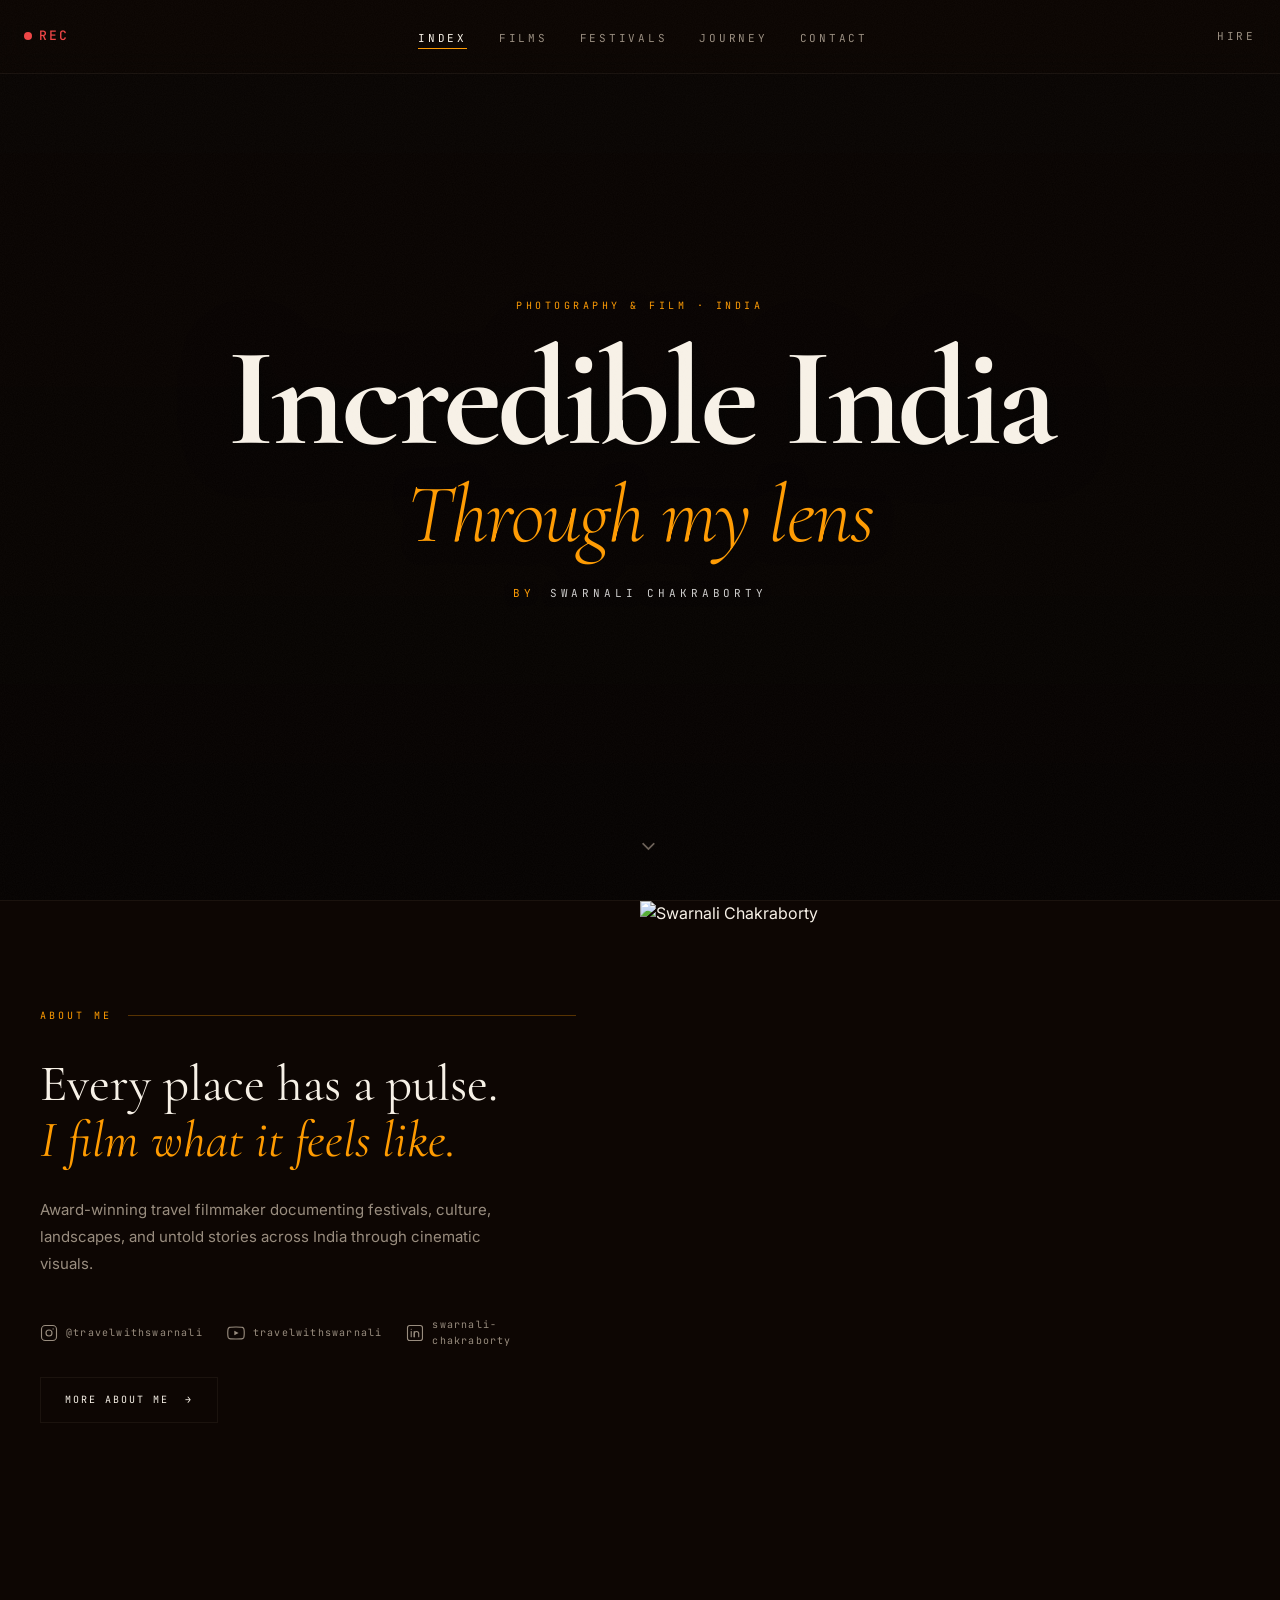
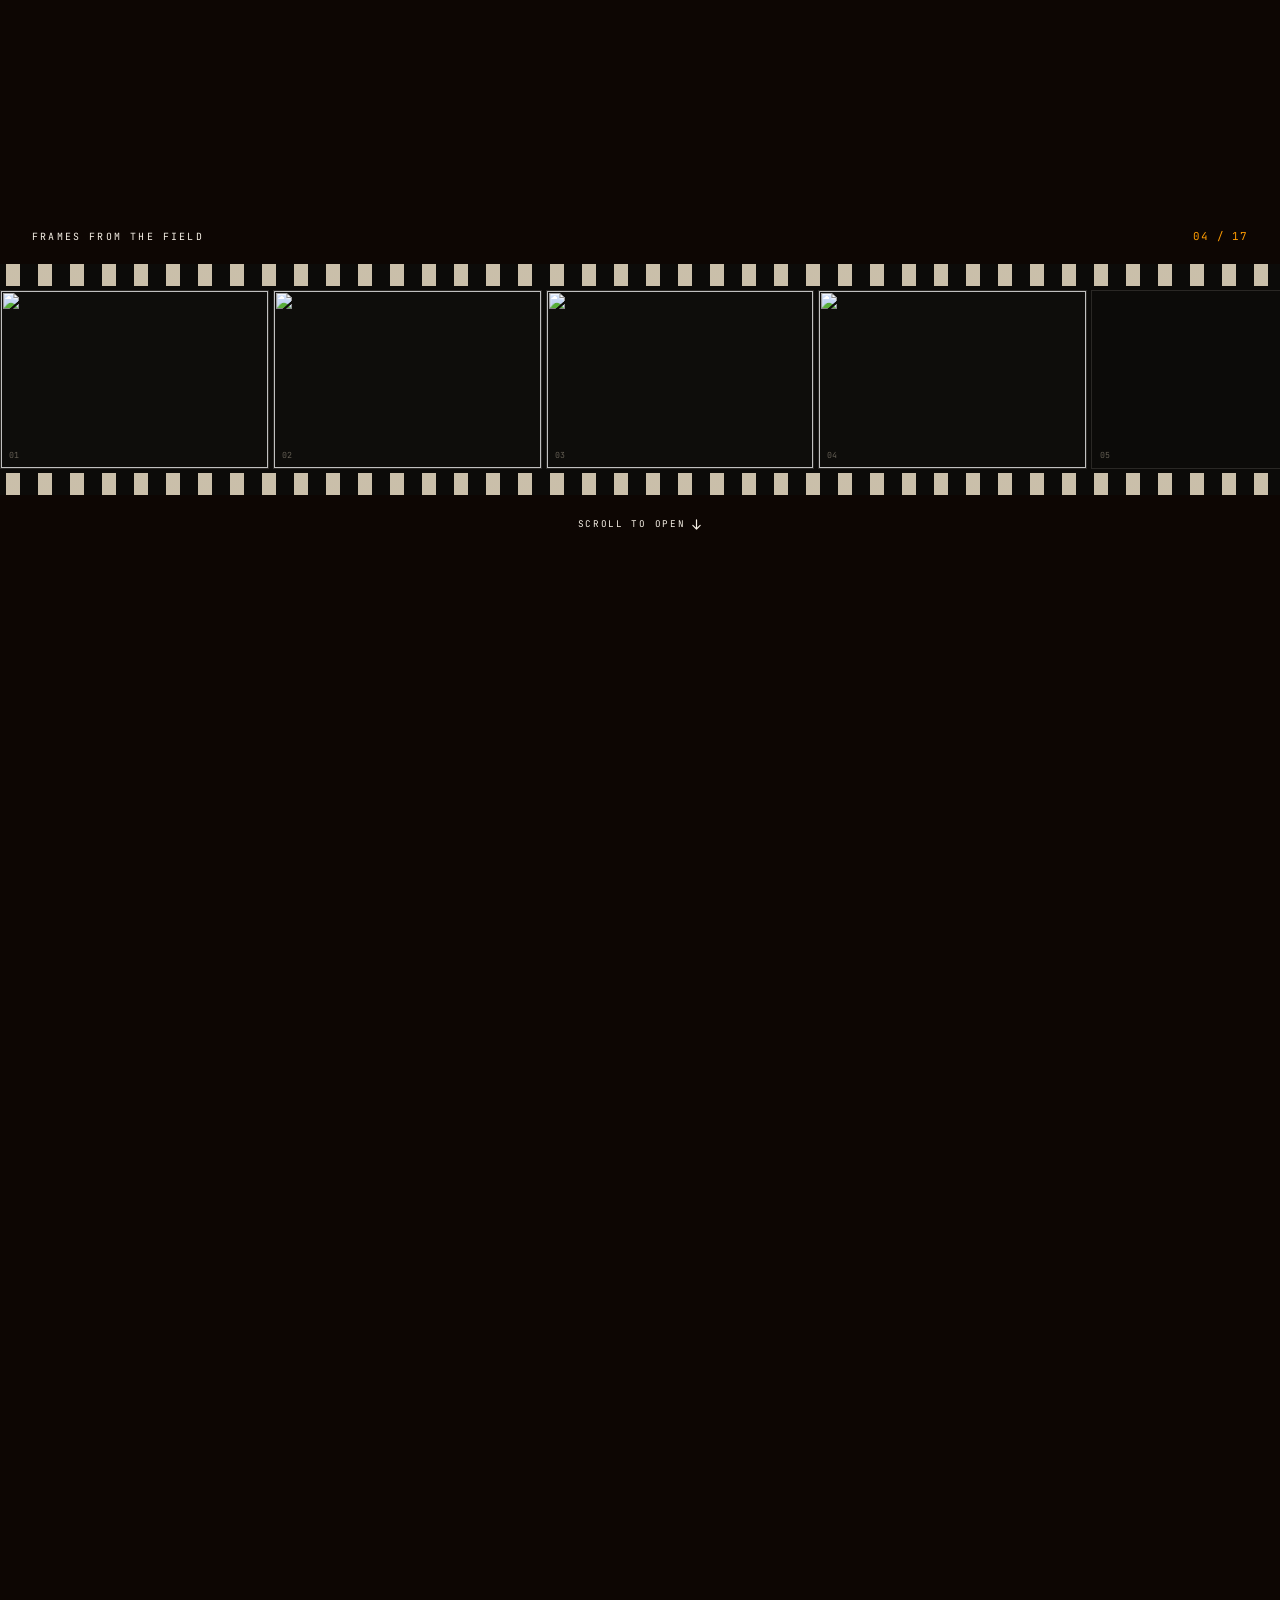
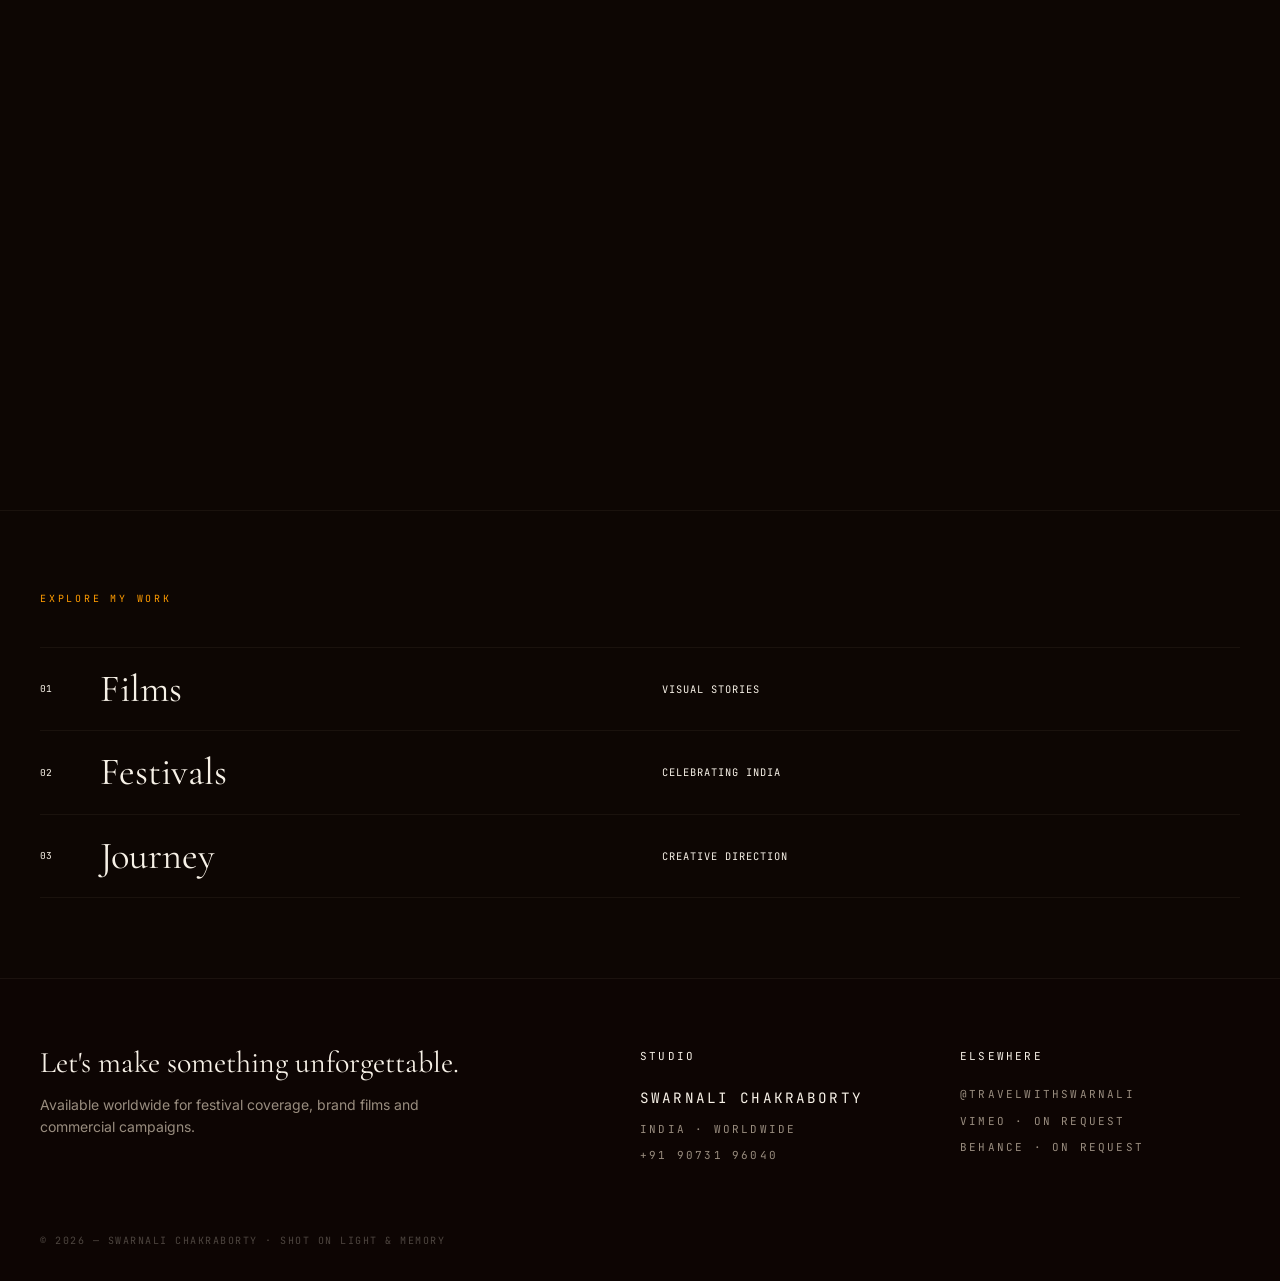
==== commit 6eb3fcb9: "Major overhaul: festivals carousel, homepage hero video, film posters, detail page camera roll - fes" ====
--- a/index.html
+++ b/index.html
@@ -27,14 +27,15 @@
       padding: 0 24px;
     }
 
-    .home-hero-bg {
+    .home-hero-video {
       position: absolute;
-      inset: -3%;
-      background-image: url('assets/Blurred%20behind%20.jpeg');
-      background-size: cover;
-      background-position: center 40%;
-      filter: blur(2px) brightness(0.75);
+      inset: 0;
+      width: 100%;
+      height: 100%;
+      object-fit: cover;
+      object-position: center;
       z-index: 0;
+      pointer-events: none;
     }
 
     .home-hero-overlay {
@@ -42,9 +43,9 @@
       inset: 0;
       background: linear-gradient(
         to bottom,
-        rgba(0,0,0,0.25) 0%,
-        rgba(0,0,0,0.35) 50%,
-        rgba(0,0,0,0.55) 100%
+        rgba(0,0,0,0.3) 0%,
+        rgba(0,0,0,0.4) 50%,
+        rgba(0,0,0,0.6) 100%
       );
       z-index: 1;
     }
@@ -233,182 +234,204 @@
       display: block;
     }
 
-    /* ── Explore Work ── */
-    .home-work {
-      padding: 80px 40px;
-      border-top: 1px solid var(--border);
-    }
-
-    .work-label {
-      font-family: var(--font-mono);
-      font-size: 10px;
-      letter-spacing: 0.3em;
-      text-transform: uppercase;
-      color: var(--primary);
-      margin-bottom: 40px;
-    }
-
-    .work-cards {
-      display: grid;
-      grid-template-columns: repeat(3, 1fr);
-      gap: 2px;
-    }
-
-    .work-card {
-      position: relative;
-      height: 480px;
-      overflow: hidden;
-      text-decoration: none;
-      color: inherit;
-      display: block;
-    }
-
-    .work-card-bg {
-      position: absolute;
-      inset: 0;
-      background-size: cover;
-      background-position: center;
-      transition: transform 0.8s cubic-bezier(0.23, 1, 0.32, 1);
-      filter: brightness(0.55) saturate(0.8);
-    }
-
-    .work-card:hover .work-card-bg {
-      transform: scale(1.05);
-      filter: brightness(0.45) saturate(0.7);
-    }
-
-    .work-card-content {
-      position: absolute;
-      inset: 0;
-      display: flex;
-      flex-direction: column;
-      justify-content: flex-end;
-      padding: 36px 32px;
-      background: linear-gradient(to top, rgba(0,0,0,0.75) 0%, transparent 55%);
-    }
-
-    .work-card-title {
-      font-family: var(--font-display);
-      font-size: clamp(1.8rem, 2.5vw, 2.8rem);
-      font-weight: 400;
-      line-height: 1;
-      letter-spacing: -0.01em;
-      margin-bottom: 6px;
-    }
-
-    .work-card-sub {
-      font-family: var(--font-mono);
-      font-size: 10px;
-      letter-spacing: 0.2em;
-      text-transform: uppercase;
-      color: oklch(0.65 0.12 65);
-    }
-
-    .work-card-arrow {
-      position: absolute;
-      top: 28px;
-      right: 28px;
-      font-family: var(--font-mono);
-      font-size: 18px;
-      color: var(--primary);
-      opacity: 0;
-      transform: translateX(-6px);
-      transition: opacity 0.3s, transform 0.3s;
-    }
-
-    .work-card:hover .work-card-arrow { opacity: 1; transform: translateX(0); }
-
     @media (max-width: 1024px) {
       .home-about { grid-template-columns: 1fr; }
       .home-about-right { height: 60vw; }
       .home-about-left { padding: 60px 24px; }
     }
 
-    @media (max-width: 768px) {
-      .work-cards { grid-template-columns: 1fr; }
-      .work-card { height: 320px; }
-      .home-work { padding: 60px 24px; }
-    }
-
-    /* ── Film Strip ── */
-    /* ── Film Reel ── */
-    .film-reel-section {
-      padding: 80px 0;
+    /* ── Scroll-Driven Film Reel ── */
+    .scroll-reel-section {
+      position: relative;
+      height: 420vh;
+    }
+
+    .scroll-reel-sticky {
+      position: sticky;
+      top: 0;
+      height: 100vh;
       overflow: hidden;
+      display: flex;
+      flex-direction: column;
+      justify-content: center;
+      gap: 0;
       background: var(--bg);
     }
 
-    .film-reel-stage {
-      width: 100%;
-    }
-
-    .film-tape {
+    .scroll-reel-hud {
+      display: flex;
+      justify-content: space-between;
+      align-items: center;
+      padding: 0 32px 18px;
+      opacity: 0;
+      transition: opacity 0.5s ease;
+    }
+
+    .scroll-reel-hud.visible { opacity: 1; }
+
+    .reel-hud-label {
+      font-family: var(--font-mono);
+      font-size: 0.62rem;
+      letter-spacing: 0.22em;
+      text-transform: uppercase;
+      color: var(--text-muted);
+    }
+
+    .reel-hud-counter {
+      font-family: var(--font-mono);
+      font-size: 0.68rem;
+      color: var(--primary);
+      letter-spacing: 0.08em;
+    }
+
+    .scroll-reel-strip { width: 100%; }
+
+    .reel-sprocket {
+      height: 22px;
       background: #0c0b09;
-      overflow: hidden;
-      border-top: 3px solid #2a2825;
-      border-bottom: 3px solid #2a2825;
-      -webkit-mask-image: linear-gradient(to right, transparent 0%, black 6%, black 94%, transparent 100%);
-      mask-image: linear-gradient(to right, transparent 0%, black 6%, black 94%, transparent 100%);
-    }
-
-    .film-tape-track {
-      display: flex;
-      width: max-content;
-      animation: tapeRoll 40s linear infinite;
-    }
-
-    .film-tape:hover .film-tape-track {
-      animation-play-state: paused;
-    }
-
-    .tape-unit {
-      display: flex;
-      flex-direction: column;
-    }
-
-    .sp-band {
-      height: 20px;
-      background-color: #0c0b09;
       background-image: repeating-linear-gradient(
         to right,
-        transparent 0px, transparent 10px,
-        rgba(228, 216, 192, 0.92) 10px, rgba(228, 216, 192, 0.92) 23px,
-        transparent 23px, transparent 36px
+        transparent 0px, transparent 6px,
+        rgba(228,216,192,0.88) 6px, rgba(228,216,192,0.88) 20px,
+        transparent 20px, transparent 32px
       );
     }
 
-    .sp-band--top { padding-top: 5px; }
-    .sp-band--bot { padding-bottom: 5px; }
-
-    .frames-band {
-      display: flex;
-      gap: 6px;
-      padding: 6px 0;
+    .reel-track {
+      display: flex;
+      gap: 4px;
+      padding: 4px 0;
       background: #0c0b09;
-    }
-
-    .fr {
-      width: 280px;
-      height: 190px;
+      will-change: transform;
+    }
+
+    .reel-frame {
+      position: relative;
       flex-shrink: 0;
-      border: 1.5px solid #242220;
+      width: clamp(210px, 21vw, 320px);
+      height: clamp(140px, 14vw, 214px);
+      border: 1.5px solid #2a2825;
       overflow: hidden;
-      position: relative;
       background: #0e0d0b;
     }
 
-    .fr img {
+    .reel-frame img {
       width: 100%; height: 100%;
       object-fit: cover; display: block;
     }
 
-    @keyframes tapeRoll {
-      from { transform: translateX(0); }
-      to   { transform: translateX(-50%); }
-    }
+    .reel-shutter {
+      position: absolute;
+      inset: 0;
+      background: #0c0b09;
+      transform-origin: top;
+      transform: scaleY(1);
+      transition: transform 0.55s cubic-bezier(0.4, 0, 0.2, 1);
+      z-index: 1;
+    }
+
+    .reel-frame.open .reel-shutter { transform: scaleY(0); }
+
+    .reel-frame::after {
+      content: attr(data-num);
+      position: absolute;
+      bottom: 6px;
+      left: 8px;
+      font-family: var(--font-mono);
+      font-size: 0.52rem;
+      color: rgba(228,216,192,0.4);
+      z-index: 2;
+      pointer-events: none;
+    }
+
+    .scroll-reel-hint {
+      display: flex;
+      align-items: center;
+      justify-content: center;
+      gap: 6px;
+      padding-top: 22px;
+      font-family: var(--font-mono);
+      font-size: 0.58rem;
+      letter-spacing: 0.18em;
+      text-transform: uppercase;
+      color: var(--text-muted);
+      transition: opacity 0.5s ease;
+      animation: hintBob 2.2s ease-in-out infinite;
+    }
+
+    .scroll-reel-hint.hidden { opacity: 0; pointer-events: none; }
+
+    @keyframes hintBob {
+      0%, 100% { transform: translateY(0); }
+      50%       { transform: translateY(5px); }
+    }
+
+    /* ── Explore Links ── */
+    .home-explore {
+      padding: 80px 40px;
+      border-top: 1px solid var(--border);
+    }
+
+    .explore-eyebrow {
+      font-family: var(--font-mono);
+      font-size: 0.62rem;
+      letter-spacing: 0.28em;
+      text-transform: uppercase;
+      color: var(--primary);
+      margin-bottom: 40px;
+    }
+
+    .explore-link {
+      display: grid;
+      grid-template-columns: 44px 1fr 1fr auto;
+      align-items: center;
+      padding: 22px 0;
+      border-bottom: 1px solid var(--border);
+      text-decoration: none;
+      color: var(--text);
+      transition: color 0.25s;
+      gap: 16px;
+    }
+
+    .explore-link:first-of-type { border-top: 1px solid var(--border); }
+    .explore-link:hover { color: var(--primary); }
+
+    .explore-num {
+      font-family: var(--font-mono);
+      font-size: 0.6rem;
+      color: var(--text-muted);
+    }
+
+    .explore-title {
+      font-family: var(--font-display);
+      font-size: clamp(1.6rem, 3vw, 2.6rem);
+      font-weight: 400;
+      line-height: 1;
+    }
+
+    .explore-sub {
+      font-family: var(--font-mono);
+      font-size: 0.65rem;
+      color: var(--text-muted);
+      letter-spacing: 0.1em;
+      text-transform: uppercase;
+    }
+
+    .explore-arrow {
+      font-size: 1.1rem;
+      opacity: 0;
+      transform: translateX(-8px);
+      transition: opacity 0.25s, transform 0.25s;
+      color: var(--primary);
+    }
+
+    .explore-link:hover .explore-arrow { opacity: 1; transform: translateX(0); }
 
     @media (max-width: 768px) {
-      .fr { width: 200px; height: 135px; }
+      .home-explore { padding: 60px 24px; }
+      .explore-link { grid-template-columns: 36px 1fr auto; }
+      .explore-sub { display: none; }
+      .reel-frame { width: 180px; height: 120px; }
     }
   </style>
 </head>
@@ -459,7 +482,9 @@
 
     <!-- ── Hero ── -->
     <section class="home-hero">
-      <div class="home-hero-bg"></div>
+      <video class="home-hero-video" autoplay muted loop playsinline preload="auto">
+        <source src="assets/hero-intro.mp4" type="video/mp4">
+      </video>
       <div class="home-hero-overlay"></div>
       <div class="home-hero-content">
         <p class="home-eyebrow">Photography &amp; Film · India</p>
@@ -497,96 +522,64 @@
       </div>
     </section>
 
-    <!-- ── Explore Work ── -->
-    <section class="home-work reveal">
-      <p class="work-label">Explore my work</p>
-      <div class="work-cards">
-        <a href="films.html" class="work-card">
-          <div class="work-card-bg" style="background-image: url('assets/Festival photos/Losar festival/IMG_4427.JPG');"></div>
-          <div class="work-card-content">
-            <h3 class="work-card-title">Films</h3>
-            <p class="work-card-sub">Visual Stories</p>
+    <!-- ── Scroll-Driven Film Reel ── -->
+    <section class="scroll-reel-section" id="reelSection">
+      <div class="scroll-reel-sticky">
+        <div class="scroll-reel-hud" id="reelHud">
+          <span class="reel-hud-label">Frames from the field</span>
+          <span class="reel-hud-counter" id="reelCounter">01 / 17</span>
+        </div>
+        <div class="scroll-reel-strip">
+          <div class="reel-sprocket"></div>
+          <div class="reel-track" id="reelTrack">
+            <div class="reel-frame" data-num="01"><img src="assets/Index/DSC_2598.JPG" alt="" loading="lazy"><div class="reel-shutter"></div></div>
+            <div class="reel-frame" data-num="02"><img src="assets/Index/DSC_3178.JPG" alt="" loading="lazy"><div class="reel-shutter"></div></div>
+            <div class="reel-frame" data-num="03"><img src="assets/Index/DSC01223.JPG" alt="" loading="lazy"><div class="reel-shutter"></div></div>
+            <div class="reel-frame" data-num="04"><img src="assets/Index/DSC01244.JPG" alt="" loading="lazy"><div class="reel-shutter"></div></div>
+            <div class="reel-frame" data-num="05"><img src="assets/Index/DSC02271.JPG" alt="" loading="lazy"><div class="reel-shutter"></div></div>
+            <div class="reel-frame" data-num="06"><img src="assets/Index/DSC04355.JPG" alt="" loading="lazy"><div class="reel-shutter"></div></div>
+            <div class="reel-frame" data-num="07"><img src="assets/Index/DSC04373.JPG" alt="" loading="lazy"><div class="reel-shutter"></div></div>
+            <div class="reel-frame" data-num="08"><img src="assets/Index/DSC05092.JPG" alt="" loading="lazy"><div class="reel-shutter"></div></div>
+            <div class="reel-frame" data-num="09"><img src="assets/Index/DSC05105.JPG" alt="" loading="lazy"><div class="reel-shutter"></div></div>
+            <div class="reel-frame" data-num="10"><img src="assets/Index/DSC08724.JPG" alt="" loading="lazy"><div class="reel-shutter"></div></div>
+            <div class="reel-frame" data-num="11"><img src="assets/Index/IMG_1548.JPG" alt="" loading="lazy"><div class="reel-shutter"></div></div>
+            <div class="reel-frame" data-num="12"><img src="assets/Index/IMG_1549.JPG" alt="" loading="lazy"><div class="reel-shutter"></div></div>
+            <div class="reel-frame" data-num="13"><img src="assets/Index/IMG_1554.JPG" alt="" loading="lazy"><div class="reel-shutter"></div></div>
+            <div class="reel-frame" data-num="14"><img src="assets/Index/IMG_3410.JPG" alt="" loading="lazy"><div class="reel-shutter"></div></div>
+            <div class="reel-frame" data-num="15"><img src="assets/Index/post 5.JPG" alt="" loading="lazy"><div class="reel-shutter"></div></div>
+            <div class="reel-frame" data-num="16"><img src="assets/Index/post 7.JPG" alt="" loading="lazy"><div class="reel-shutter"></div></div>
+            <div class="reel-frame" data-num="17"><img src="assets/Index/SPI03077.JPG" alt="" loading="lazy"><div class="reel-shutter"></div></div>
           </div>
-          <span class="work-card-arrow">→</span>
-        </a>
-        <a href="festivals.html" class="work-card">
-          <div class="work-card-bg" style="background-image: url('assets/Festival photos/Kulasai dasara/pic 17.JPG');"></div>
-          <div class="work-card-content">
-            <h3 class="work-card-title">Festivals</h3>
-            <p class="work-card-sub">Celebrating India</p>
-          </div>
-          <span class="work-card-arrow">→</span>
-        </a>
-        <a href="journey.html" class="work-card">
-          <div class="work-card-bg" style="background-image: url('assets/Creative direction cover.jpeg');"></div>
-          <div class="work-card-content">
-            <h3 class="work-card-title">Journey</h3>
-            <p class="work-card-sub">Creative Direction</p>
-          </div>
-          <span class="work-card-arrow">→</span>
-        </a>
+          <div class="reel-sprocket"></div>
+        </div>
+        <div class="scroll-reel-hint" id="reelHint">
+          <span>scroll to open</span>
+          <svg width="11" height="11" viewBox="0 0 12 12" fill="none"><path d="M6 1v10M2 7l4 4 4-4" stroke="currentColor" stroke-width="1.3" stroke-linecap="round" stroke-linejoin="round"/></svg>
+        </div>
       </div>
     </section>
 
-    <!-- ── Film Reel ── -->
-    <section class="film-reel-section">
-      <div class="film-reel-stage">
-        <div class="film-tape">
-          <div class="film-tape-track">
-
-            <!-- Unit 1 -->
-            <div class="tape-unit">
-              <div class="sp-band sp-band--top"></div>
-              <div class="frames-band">
-                <div class="fr"><img src="assets/index/DSC_2598.JPG" alt="" /></div>
-                <div class="fr"><img src="assets/index/DSC_3178.JPG" alt="" /></div>
-                <div class="fr"><img src="assets/index/DSC01223.JPG" alt="" /></div>
-                <div class="fr"><img src="assets/index/DSC01244.JPG" alt="" /></div>
-                <div class="fr"><img src="assets/index/DSC02271.JPG" alt="" /></div>
-                <div class="fr"><img src="assets/index/DSC04355.JPG" alt="" /></div>
-                <div class="fr"><img src="assets/index/DSC04373.JPG" alt="" /></div>
-                <div class="fr"><img src="assets/index/DSC05092.JPG" alt="" /></div>
-                <div class="fr"><img src="assets/index/DSC05105.JPG" alt="" /></div>
-                <div class="fr"><img src="assets/index/DSC08724.JPG" alt="" /></div>
-                <div class="fr"><img src="assets/index/IMG_1548.JPG" alt="" /></div>
-                <div class="fr"><img src="assets/index/IMG_1549.JPG" alt="" /></div>
-                <div class="fr"><img src="assets/index/IMG_1554.JPG" alt="" /></div>
-                <div class="fr"><img src="assets/index/IMG_3410.JPG" alt="" /></div>
-                <div class="fr"><img src="assets/index/post 5.JPG" alt="" /></div>
-                <div class="fr"><img src="assets/index/post 7.JPG" alt="" /></div>
-                <div class="fr"><img src="assets/index/SPI03077.JPG" alt="" /></div>
-              </div>
-              <div class="sp-band sp-band--bot"></div>
-            </div>
-
-            <!-- Unit 2 — duplicate for seamless loop -->
-            <div class="tape-unit">
-              <div class="sp-band sp-band--top"></div>
-              <div class="frames-band">
-                <div class="fr"><img src="assets/index/DSC_2598.JPG" alt="" /></div>
-                <div class="fr"><img src="assets/index/DSC_3178.JPG" alt="" /></div>
-                <div class="fr"><img src="assets/index/DSC01223.JPG" alt="" /></div>
-                <div class="fr"><img src="assets/index/DSC01244.JPG" alt="" /></div>
-                <div class="fr"><img src="assets/index/DSC02271.JPG" alt="" /></div>
-                <div class="fr"><img src="assets/index/DSC04355.JPG" alt="" /></div>
-                <div class="fr"><img src="assets/index/DSC04373.JPG" alt="" /></div>
-                <div class="fr"><img src="assets/index/DSC05092.JPG" alt="" /></div>
-                <div class="fr"><img src="assets/index/DSC05105.JPG" alt="" /></div>
-                <div class="fr"><img src="assets/index/DSC08724.JPG" alt="" /></div>
-                <div class="fr"><img src="assets/index/IMG_1548.JPG" alt="" /></div>
-                <div class="fr"><img src="assets/index/IMG_1549.JPG" alt="" /></div>
-                <div class="fr"><img src="assets/index/IMG_1554.JPG" alt="" /></div>
-                <div class="fr"><img src="assets/index/IMG_3410.JPG" alt="" /></div>
-                <div class="fr"><img src="assets/index/post 5.JPG" alt="" /></div>
-                <div class="fr"><img src="assets/index/post 7.JPG" alt="" /></div>
-                <div class="fr"><img src="assets/index/SPI03077.JPG" alt="" /></div>
-              </div>
-              <div class="sp-band sp-band--bot"></div>
-            </div>
-
-          </div>
-        </div>
-      </div>
+    <!-- ── Explore Work ── -->
+    <section class="home-explore reveal">
+      <p class="explore-eyebrow">Explore my work</p>
+      <a href="films.html" class="explore-link">
+        <span class="explore-num">01</span>
+        <span class="explore-title">Films</span>
+        <span class="explore-sub">Visual Stories</span>
+        <span class="explore-arrow">→</span>
+      </a>
+      <a href="festivals.html" class="explore-link">
+        <span class="explore-num">02</span>
+        <span class="explore-title">Festivals</span>
+        <span class="explore-sub">Celebrating India</span>
+        <span class="explore-arrow">→</span>
+      </a>
+      <a href="journey.html" class="explore-link">
+        <span class="explore-num">03</span>
+        <span class="explore-title">Journey</span>
+        <span class="explore-sub">Creative Direction</span>
+        <span class="explore-arrow">→</span>
+      </a>
     </section>
 
   </main>
@@ -614,5 +607,61 @@
   </footer>
 
   <script src="script.js" defer></script>
+  <script>
+    (function () {
+      const section = document.getElementById('reelSection');
+      const track   = document.getElementById('reelTrack');
+      const hud     = document.getElementById('reelHud');
+      const hint    = document.getElementById('reelHint');
+      const counter = document.getElementById('reelCounter');
+      if (!section || !track) return;
+
+      const frames = track.querySelectorAll('.reel-frame');
+      const total  = frames.length;
+
+      function update() {
+        const rect       = section.getBoundingClientRect();
+        const scrollable = rect.height - window.innerHeight;
+        const progress   = Math.max(0, Math.min(1, -rect.top / scrollable));
+
+        if (progress > 0.01) {
+          hud.classList.add('visible');
+          hint.classList.add('hidden');
+        } else {
+          hud.classList.remove('visible');
+          hint.classList.remove('hidden');
+        }
+
+        // Pan the strip: slides from right→left as you scroll
+        const overflow = track.scrollWidth - window.innerWidth;
+        if (overflow > 0) {
+          track.style.transform = 'translateX(' + (-progress * overflow) + 'px)';
+        }
+
+        // Open each frame as its center crosses 75% of the viewport width
+        let opened = 0;
+        frames.forEach(function (frame) {
+          const fr     = frame.getBoundingClientRect();
+          const center = fr.left + fr.width / 2;
+          if (center < window.innerWidth * 0.76) {
+            frame.classList.add('open');
+            opened++;
+          } else {
+            frame.classList.remove('open');
+          }
+        });
+
+        if (counter && opened > 0) {
+          counter.textContent =
+            String(Math.min(opened, total)).padStart(2, '0') + ' / ' +
+            String(total).padStart(2, '0');
+        }
+      }
+
+      window.addEventListener('scroll', update, { passive: true });
+      window.addEventListener('resize', update, { passive: true });
+      update();
+    })();
+  </script>
 </body>
 </html>
--- a/styles.css
+++ b/styles.css
@@ -16,7 +16,7 @@
   --font-display: 'Cormorant Garamond', 'Times New Roman', serif;
   --font-body: 'Inter', system-ui, sans-serif;
   --font-mono: 'JetBrains Mono', ui-monospace, monospace;
-  --cursor-radius: 120px;
+  --cursor-radius: 60px;
 }
 
 html {
@@ -65,13 +65,13 @@
 }
 
 .cursor-circle.hovering {
-  width: 180px;
-  height: 180px;
+  width: 100px;
+  height: 100px;
 }
 
 .cursor-circle.clicking {
-  width: 90px;
-  height: 90px;
+  width: 44px;
+  height: 44px;
   transition: width 0.1s ease, height 0.1s ease;
 }
 
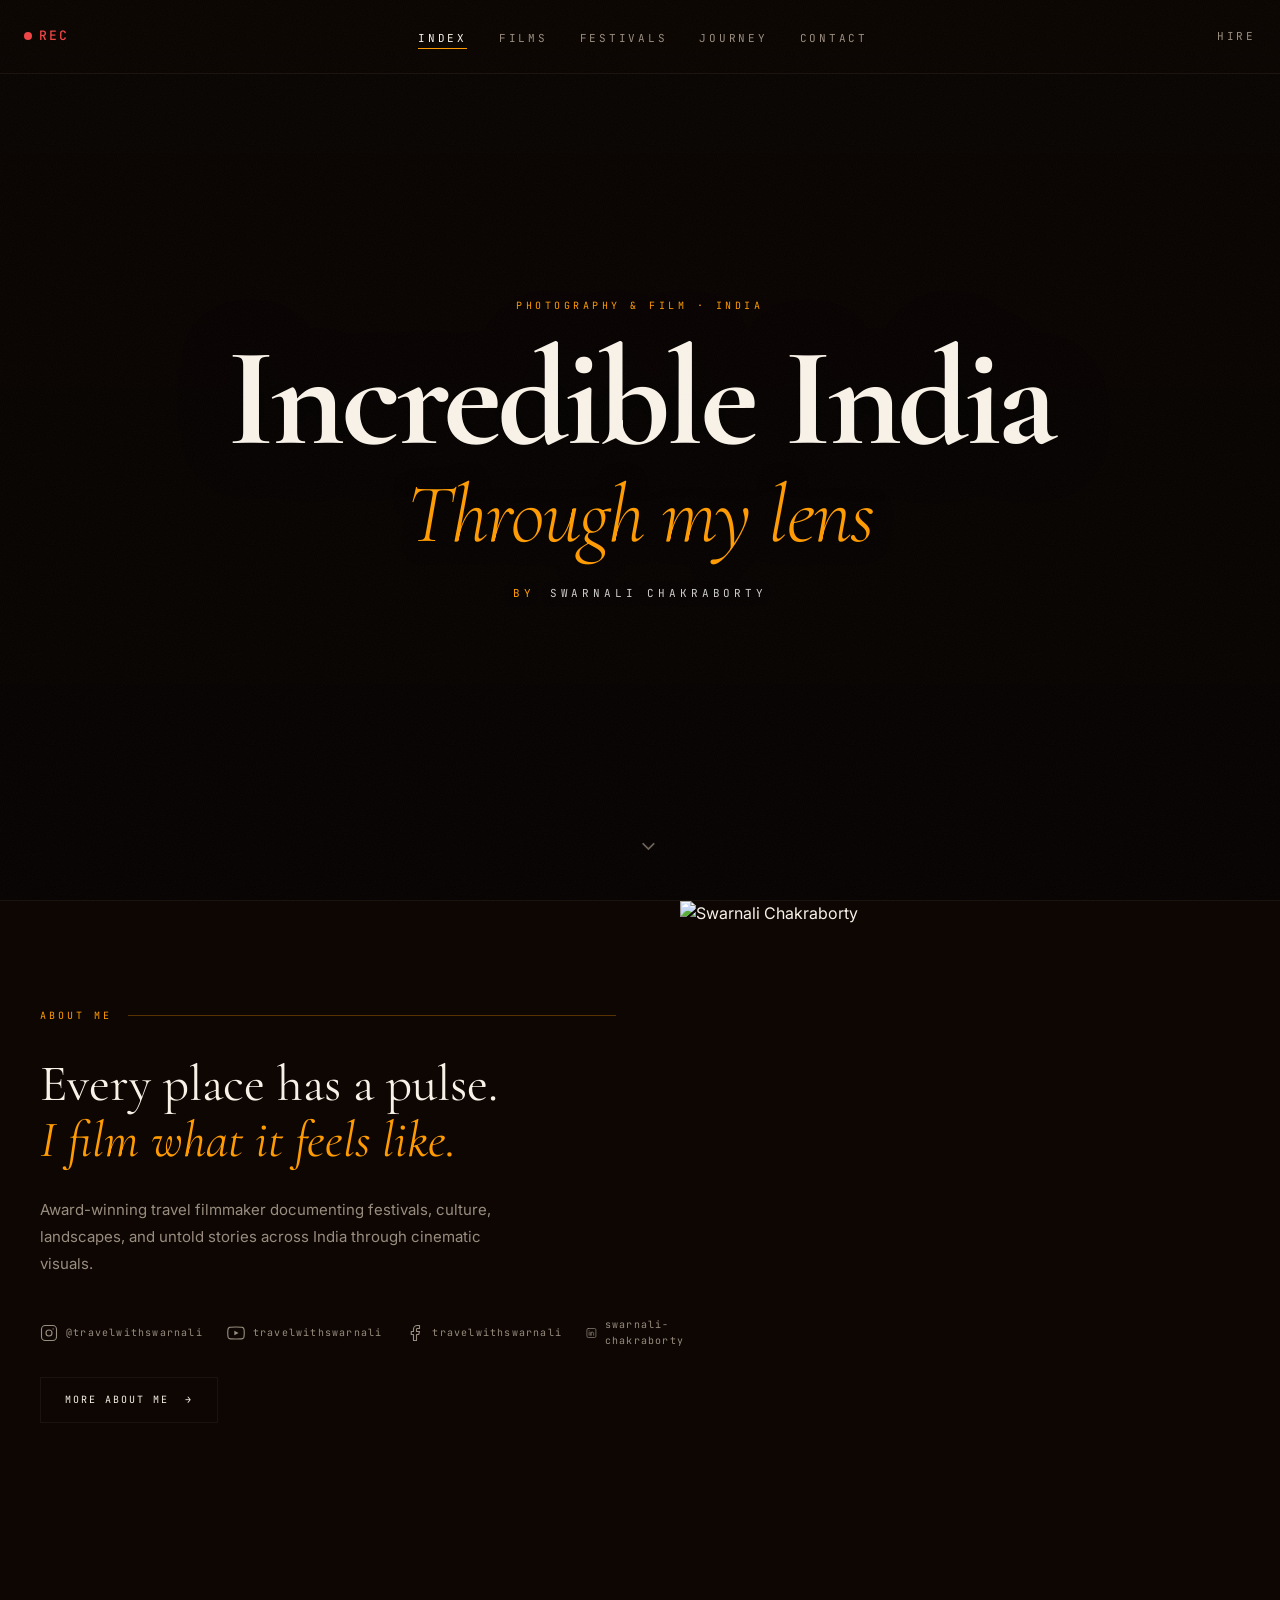
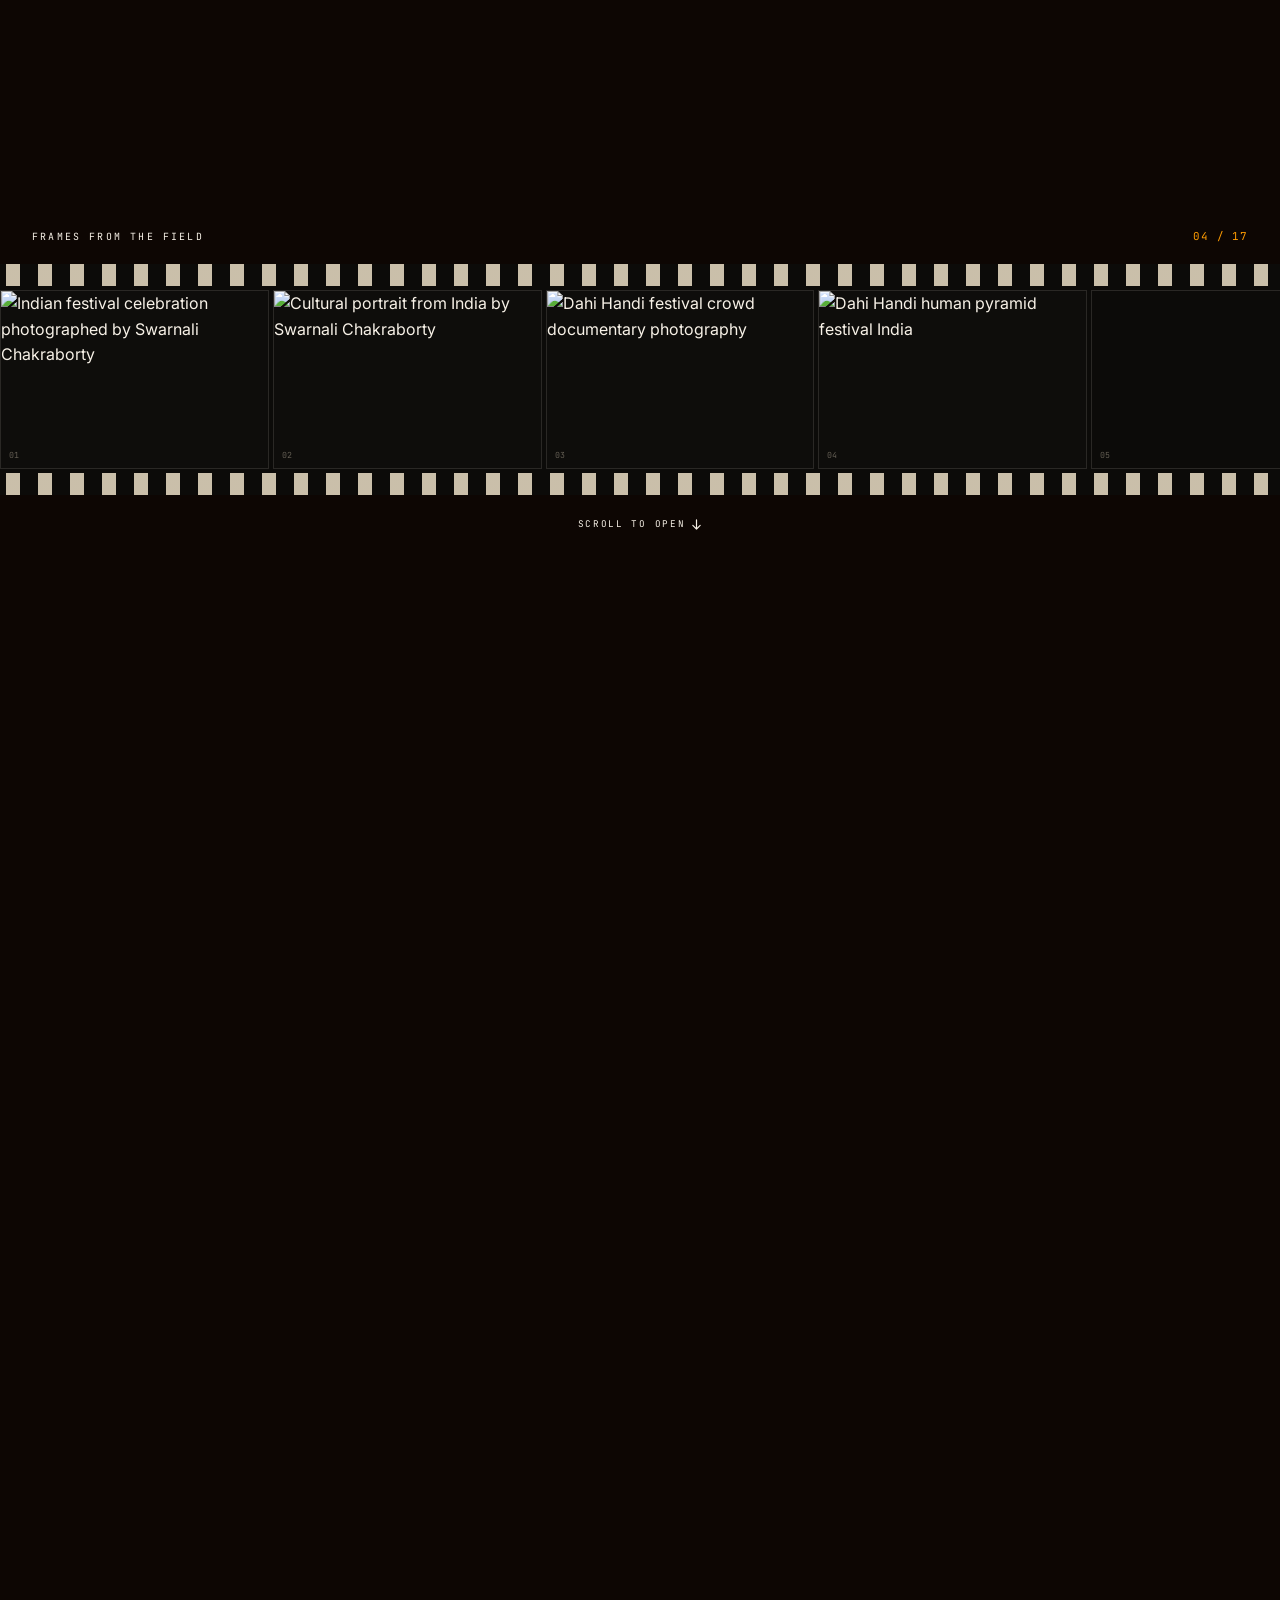
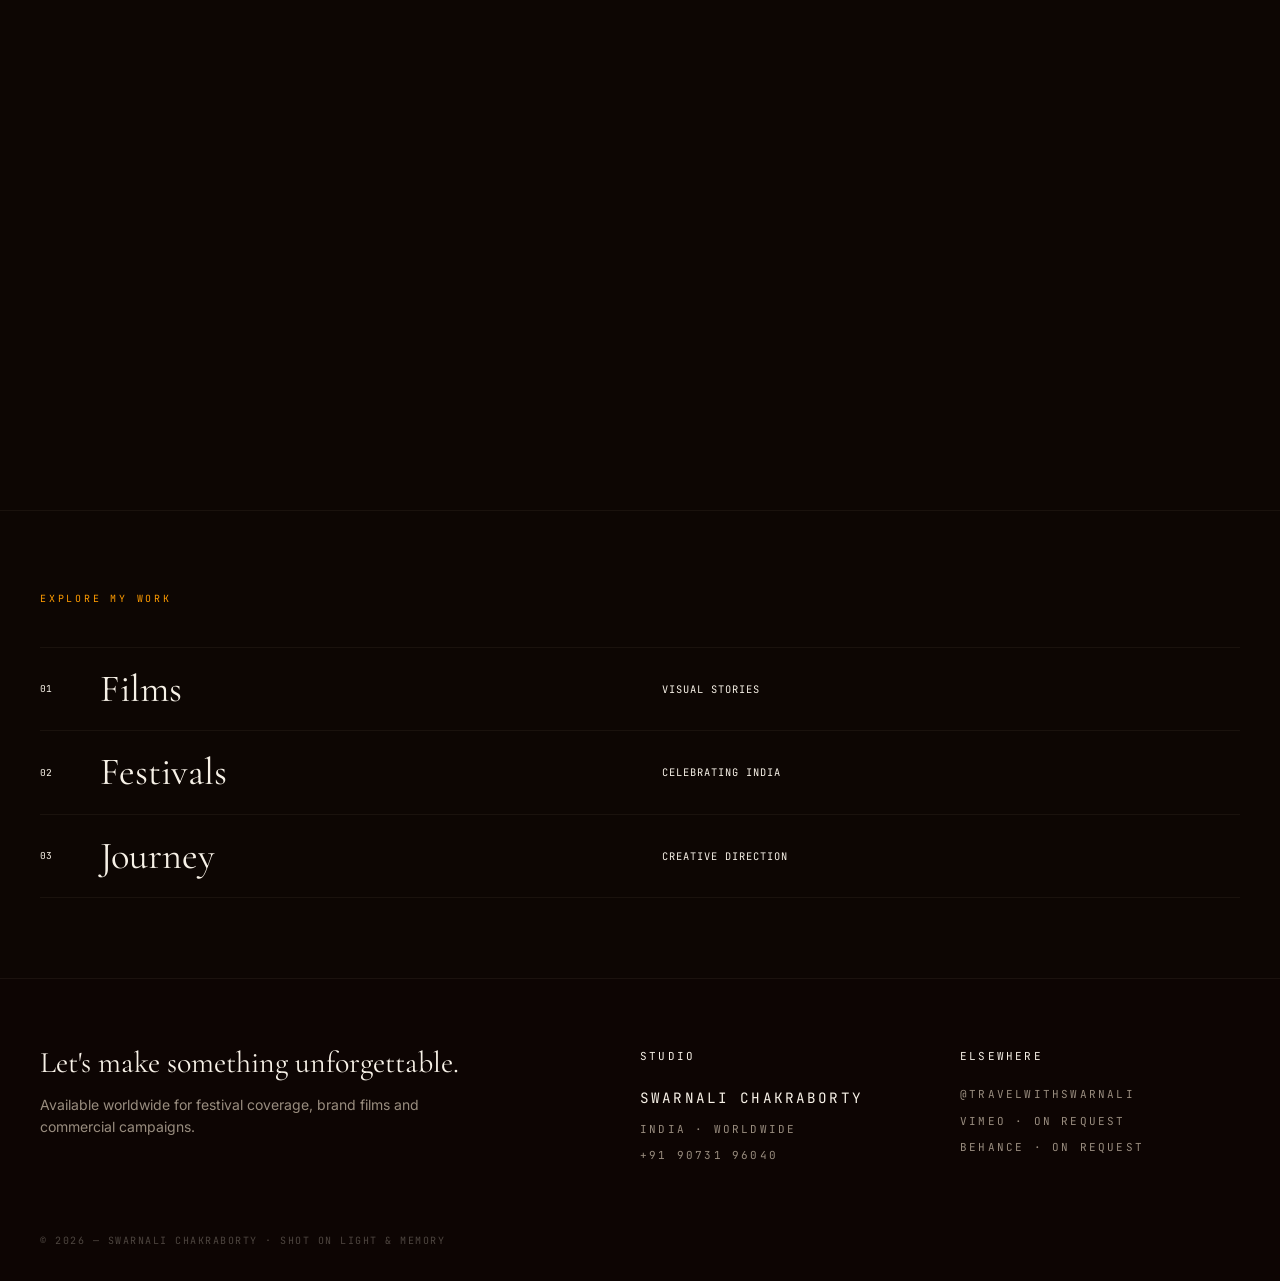
==== commit 462b0c71: "SEO: canonical tags, Open Graph, Twitter Cards, Schema.org, sitemap, robots.txt, alt text - All 5 pa" ====
--- a/index.html
+++ b/index.html
@@ -3,8 +3,43 @@
 <head>
   <meta charset="UTF-8" />
   <meta name="viewport" content="width=device-width, initial-scale=1.0" />
-  <title>Roll No. 24 — Photography &amp; Film</title>
-  <meta name="description" content="Photography and film by Swarnali Chakraborty. Festivals, films, and commercial work across India." />
+  <title>Roll No. 24 — Photography &amp; Film by Swarnali Chakraborty</title>
+  <meta name="description" content="Documentary photography and film by Swarnali Chakraborty. Festival coverage, short films, and commercial work across India and worldwide." />
+  <link rel="canonical" href="https://travelwithswarnali.in/" />
+
+  <!-- Open Graph -->
+  <meta property="og:type"        content="website" />
+  <meta property="og:url"         content="https://travelwithswarnali.in/" />
+  <meta property="og:site_name"   content="Roll No. 24" />
+  <meta property="og:title"       content="Roll No. 24 — Photography &amp; Film by Swarnali Chakraborty" />
+  <meta property="og:description" content="Documentary photography and film by Swarnali Chakraborty. Festival coverage, short films, and commercial work across India and worldwide." />
+  <meta property="og:image"       content="https://travelwithswarnali.in/assets/NAV01978.JPG" />
+  <meta property="og:locale"      content="en_IN" />
+
+  <!-- Twitter / X Cards -->
+  <meta name="twitter:card"        content="summary_large_image" />
+  <meta name="twitter:title"       content="Roll No. 24 — Photography &amp; Film by Swarnali Chakraborty" />
+  <meta name="twitter:description" content="Documentary photography and film by Swarnali Chakraborty. Festival coverage, short films, and commercial work across India and worldwide." />
+  <meta name="twitter:image"       content="https://travelwithswarnali.in/assets/NAV01978.JPG" />
+
+  <!-- Schema.org JSON-LD -->
+  <script type="application/ld+json">
+  {
+    "@context": "https://schema.org",
+    "@type": "Person",
+    "name": "Swarnali Chakraborty",
+    "url": "https://travelwithswarnali.in",
+    "image": "https://travelwithswarnali.in/assets/NAV01978.JPG",
+    "jobTitle": "Photographer and Filmmaker",
+    "description": "Documentary photographer and filmmaker specialising in festival coverage, short films and commercial work across India.",
+    "knowsAbout": ["Festival Photography", "Documentary Filmmaking", "Commercial Photography", "India"],
+    "sameAs": [
+      "https://www.instagram.com/travelwithswarnali/",
+      "https://www.youtube.com/@travelwithswarnali",
+      "https://www.facebook.com/travelwithswarnali"
+    ]
+  }
+  </script>
 
   <link rel="preconnect" href="https://fonts.googleapis.com" />
   <link rel="preconnect" href="https://fonts.gstatic.com" crossorigin />
@@ -510,6 +545,10 @@
             <svg width="18" height="18" viewBox="0 0 24 24" fill="none" stroke="currentColor" stroke-width="1.5" stroke-linecap="round" stroke-linejoin="round"><path d="M22.54 6.42a2.78 2.78 0 0 0-1.95-1.96C18.88 4 12 4 12 4s-6.88 0-8.59.46A2.78 2.78 0 0 0 1.46 6.42 29 29 0 0 0 1 12a29 29 0 0 0 .46 5.58 2.78 2.78 0 0 0 1.95 1.96C5.12 20 12 20 12 20s6.88 0 8.59-.46a2.78 2.78 0 0 0 1.95-1.96A29 29 0 0 0 23 12a29 29 0 0 0-.46-5.58z"/><polygon points="9.75 15.02 15.5 12 9.75 8.98 9.75 15.02" fill="currentColor" stroke="none"/></svg>
             <span>travelwithswarnali</span>
           </a>
+          <a href="https://www.facebook.com/travelwithswarnali" target="_blank" rel="noopener" class="about-social-link" aria-label="Facebook">
+            <svg width="18" height="18" viewBox="0 0 24 24" fill="none" stroke="currentColor" stroke-width="1.5" stroke-linecap="round" stroke-linejoin="round"><path d="M18 2h-3a5 5 0 0 0-5 5v3H7v4h3v8h4v-8h3l1-4h-4V7a1 1 0 0 1 1-1h3z"/></svg>
+            <span>travelwithswarnali</span>
+          </a>
           <a href="https://www.linkedin.com/in/swarnali-chakraborty-7a0a82189/" target="_blank" rel="noopener" class="about-social-link" aria-label="LinkedIn">
             <svg width="18" height="18" viewBox="0 0 24 24" fill="none" stroke="currentColor" stroke-width="1.5" stroke-linecap="round" stroke-linejoin="round"><rect x="2" y="2" width="20" height="20" rx="3"/><path d="M7 10v7"/><path d="M7 7v.01"/><path d="M11 17v-4a3 3 0 0 1 6 0v4"/><path d="M11 10v7"/></svg>
             <span>swarnali-chakraborty</span>
@@ -532,23 +571,23 @@
         <div class="scroll-reel-strip">
           <div class="reel-sprocket"></div>
           <div class="reel-track" id="reelTrack">
-            <div class="reel-frame" data-num="01"><img src="assets/Index/DSC_2598.JPG" alt="" loading="lazy"><div class="reel-shutter"></div></div>
-            <div class="reel-frame" data-num="02"><img src="assets/Index/DSC_3178.JPG" alt="" loading="lazy"><div class="reel-shutter"></div></div>
-            <div class="reel-frame" data-num="03"><img src="assets/Index/DSC01223.JPG" alt="" loading="lazy"><div class="reel-shutter"></div></div>
-            <div class="reel-frame" data-num="04"><img src="assets/Index/DSC01244.JPG" alt="" loading="lazy"><div class="reel-shutter"></div></div>
-            <div class="reel-frame" data-num="05"><img src="assets/Index/DSC02271.JPG" alt="" loading="lazy"><div class="reel-shutter"></div></div>
-            <div class="reel-frame" data-num="06"><img src="assets/Index/DSC04355.JPG" alt="" loading="lazy"><div class="reel-shutter"></div></div>
-            <div class="reel-frame" data-num="07"><img src="assets/Index/DSC04373.JPG" alt="" loading="lazy"><div class="reel-shutter"></div></div>
-            <div class="reel-frame" data-num="08"><img src="assets/Index/DSC05092.JPG" alt="" loading="lazy"><div class="reel-shutter"></div></div>
-            <div class="reel-frame" data-num="09"><img src="assets/Index/DSC05105.JPG" alt="" loading="lazy"><div class="reel-shutter"></div></div>
-            <div class="reel-frame" data-num="10"><img src="assets/Index/DSC08724.JPG" alt="" loading="lazy"><div class="reel-shutter"></div></div>
-            <div class="reel-frame" data-num="11"><img src="assets/Index/IMG_1548.JPG" alt="" loading="lazy"><div class="reel-shutter"></div></div>
-            <div class="reel-frame" data-num="12"><img src="assets/Index/IMG_1549.JPG" alt="" loading="lazy"><div class="reel-shutter"></div></div>
-            <div class="reel-frame" data-num="13"><img src="assets/Index/IMG_1554.JPG" alt="" loading="lazy"><div class="reel-shutter"></div></div>
-            <div class="reel-frame" data-num="14"><img src="assets/Index/IMG_3410.JPG" alt="" loading="lazy"><div class="reel-shutter"></div></div>
-            <div class="reel-frame" data-num="15"><img src="assets/Index/post 5.JPG" alt="" loading="lazy"><div class="reel-shutter"></div></div>
-            <div class="reel-frame" data-num="16"><img src="assets/Index/post 7.JPG" alt="" loading="lazy"><div class="reel-shutter"></div></div>
-            <div class="reel-frame" data-num="17"><img src="assets/Index/SPI03077.JPG" alt="" loading="lazy"><div class="reel-shutter"></div></div>
+            <div class="reel-frame" data-num="01"><img src="assets/Index/DSC_2598.JPG" alt="Indian festival celebration photographed by Swarnali Chakraborty" loading="lazy"><div class="reel-shutter"></div></div>
+            <div class="reel-frame" data-num="02"><img src="assets/Index/DSC_3178.JPG" alt="Cultural portrait from India by Swarnali Chakraborty" loading="lazy"><div class="reel-shutter"></div></div>
+            <div class="reel-frame" data-num="03"><img src="assets/Index/DSC01223.JPG" alt="Dahi Handi festival crowd documentary photography" loading="lazy"><div class="reel-shutter"></div></div>
+            <div class="reel-frame" data-num="04"><img src="assets/Index/DSC01244.JPG" alt="Dahi Handi human pyramid festival India" loading="lazy"><div class="reel-shutter"></div></div>
+            <div class="reel-frame" data-num="05"><img src="assets/Index/DSC02271.JPG" alt="Indian festival documentary frame by Swarnali Chakraborty" loading="lazy"><div class="reel-shutter"></div></div>
+            <div class="reel-frame" data-num="06"><img src="assets/Index/DSC04355.JPG" alt="Wari pilgrimage festival Pandharpur India" loading="lazy"><div class="reel-shutter"></div></div>
+            <div class="reel-frame" data-num="07"><img src="assets/Index/DSC04373.JPG" alt="Wari festival procession documentary photograph" loading="lazy"><div class="reel-shutter"></div></div>
+            <div class="reel-frame" data-num="08"><img src="assets/Index/DSC05092.JPG" alt="Documentary photography India by Swarnali Chakraborty" loading="lazy"><div class="reel-shutter"></div></div>
+            <div class="reel-frame" data-num="09"><img src="assets/Index/DSC05105.JPG" alt="Festival crowd India documentary frame" loading="lazy"><div class="reel-shutter"></div></div>
+            <div class="reel-frame" data-num="10"><img src="assets/Index/DSC08724.JPG" alt="Indian cultural festival photography" loading="lazy"><div class="reel-shutter"></div></div>
+            <div class="reel-frame" data-num="11"><img src="assets/Index/IMG_1548.JPG" alt="Travel and festival photograph India" loading="lazy"><div class="reel-shutter"></div></div>
+            <div class="reel-frame" data-num="12"><img src="assets/Index/IMG_1549.JPG" alt="India festival documentary by Swarnali Chakraborty" loading="lazy"><div class="reel-shutter"></div></div>
+            <div class="reel-frame" data-num="13"><img src="assets/Index/IMG_1554.JPG" alt="Cultural documentation photography India" loading="lazy"><div class="reel-shutter"></div></div>
+            <div class="reel-frame" data-num="14"><img src="assets/Index/IMG_3410.JPG" alt="Indian festival frame documentary" loading="lazy"><div class="reel-shutter"></div></div>
+            <div class="reel-frame" data-num="15"><img src="assets/Index/post 5.JPG" alt="Festival celebration India photography" loading="lazy"><div class="reel-shutter"></div></div>
+            <div class="reel-frame" data-num="16"><img src="assets/Index/post 7.JPG" alt="Documentary travel photography India" loading="lazy"><div class="reel-shutter"></div></div>
+            <div class="reel-frame" data-num="17"><img src="assets/Index/SPI03077.JPG" alt="Festival portrait India by Swarnali Chakraborty" loading="lazy"><div class="reel-shutter"></div></div>
           </div>
           <div class="reel-sprocket"></div>
         </div>
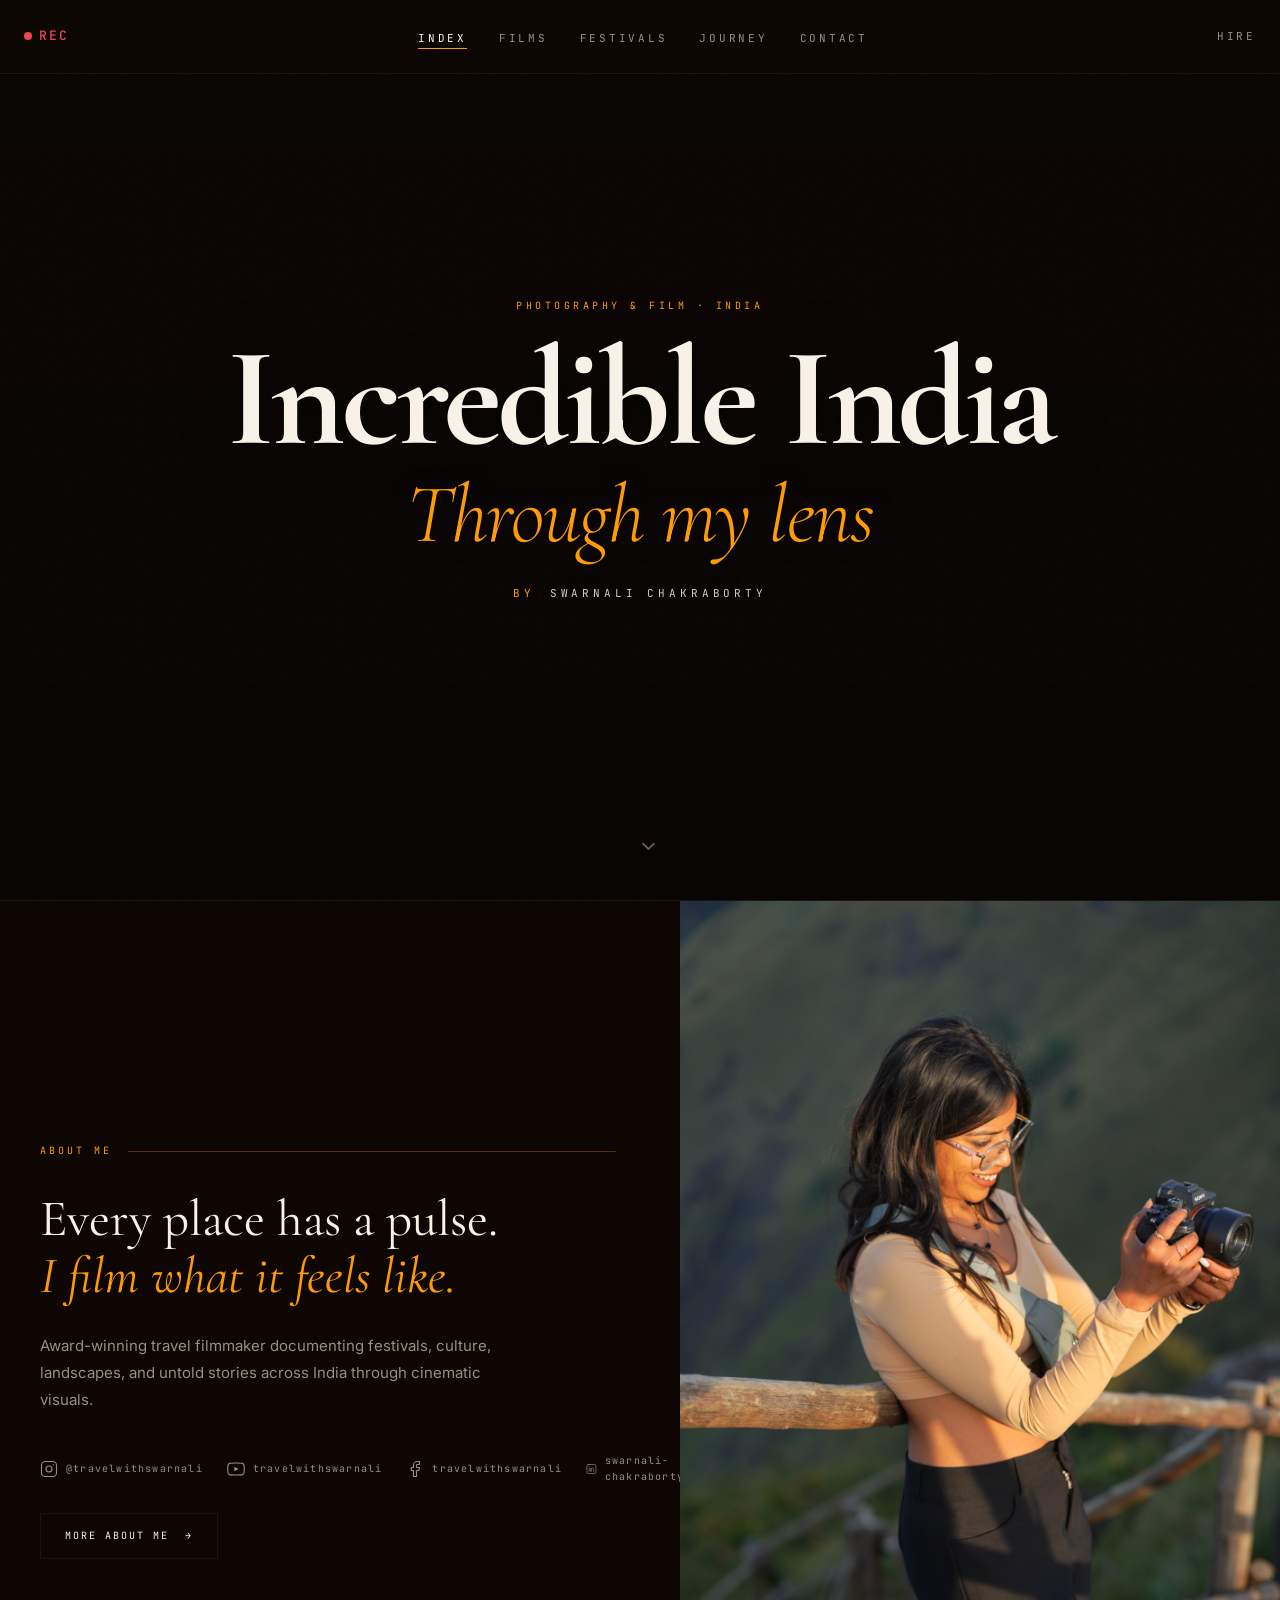
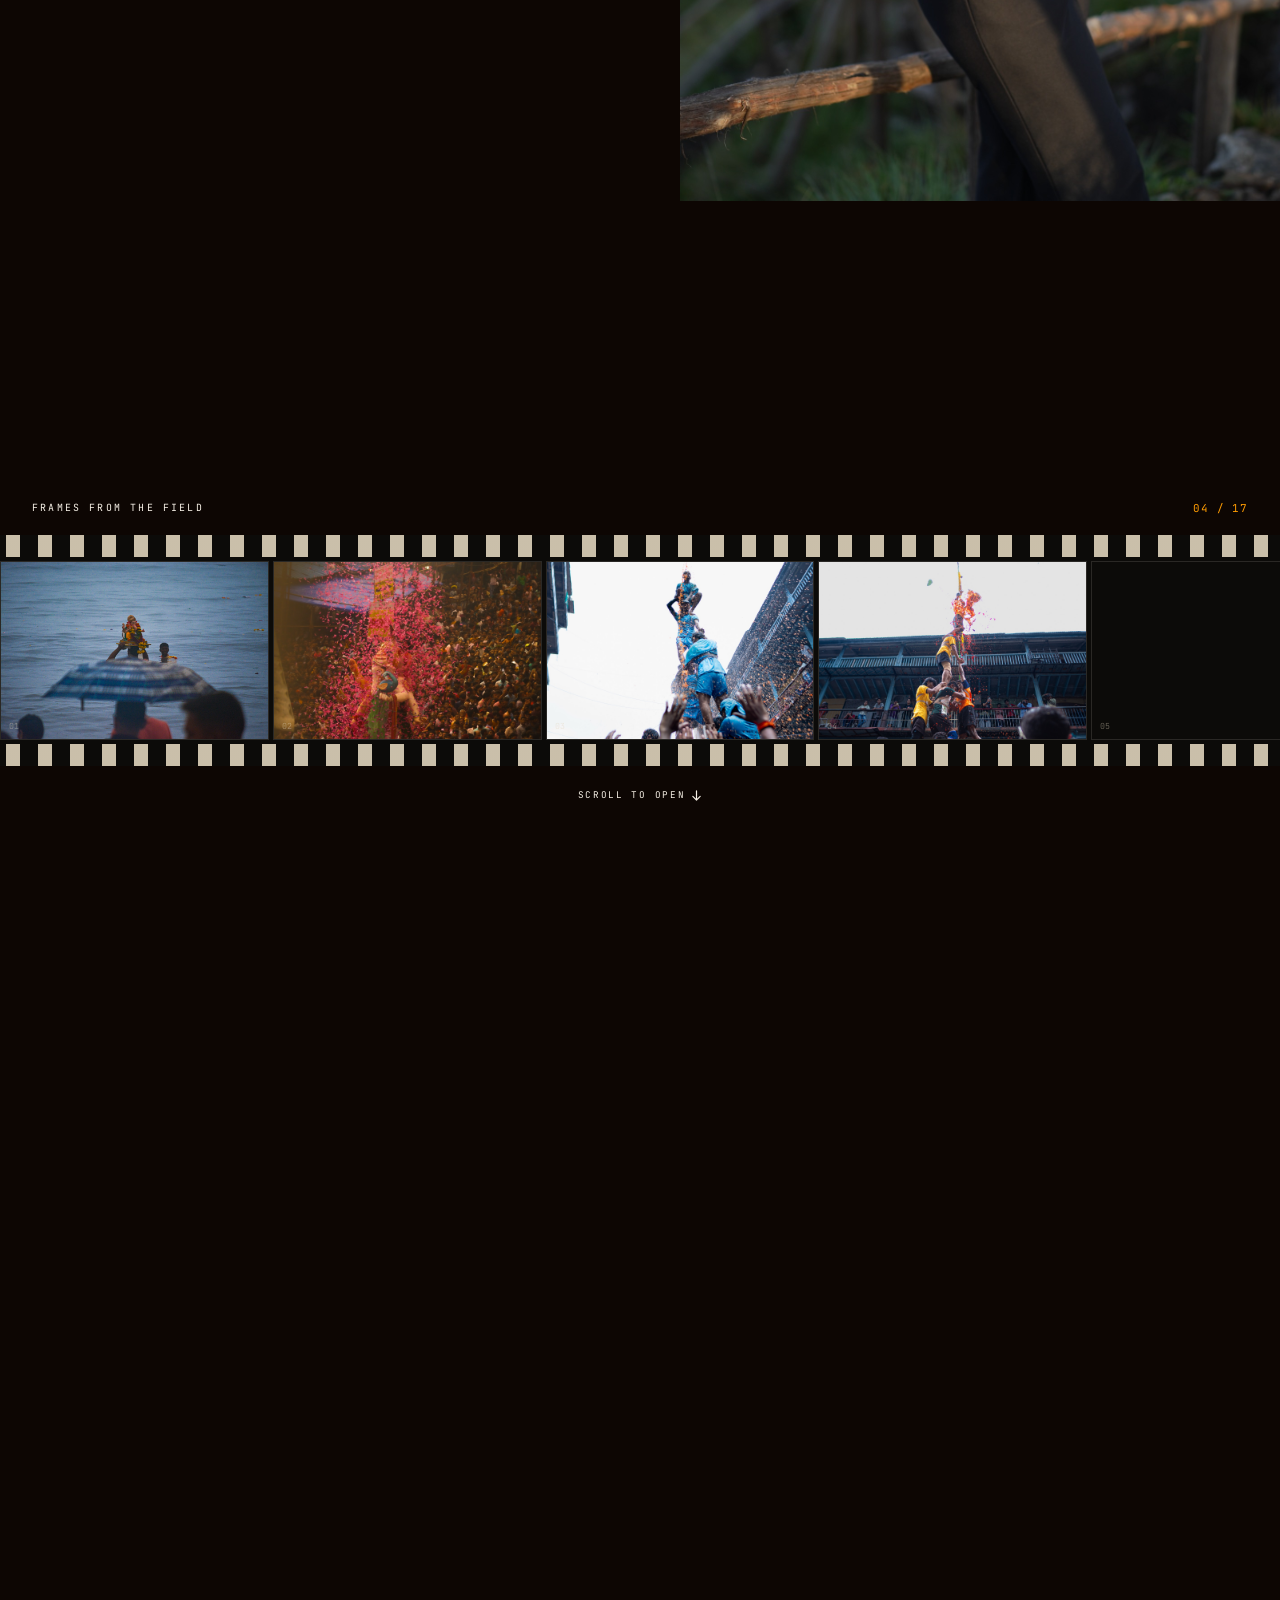
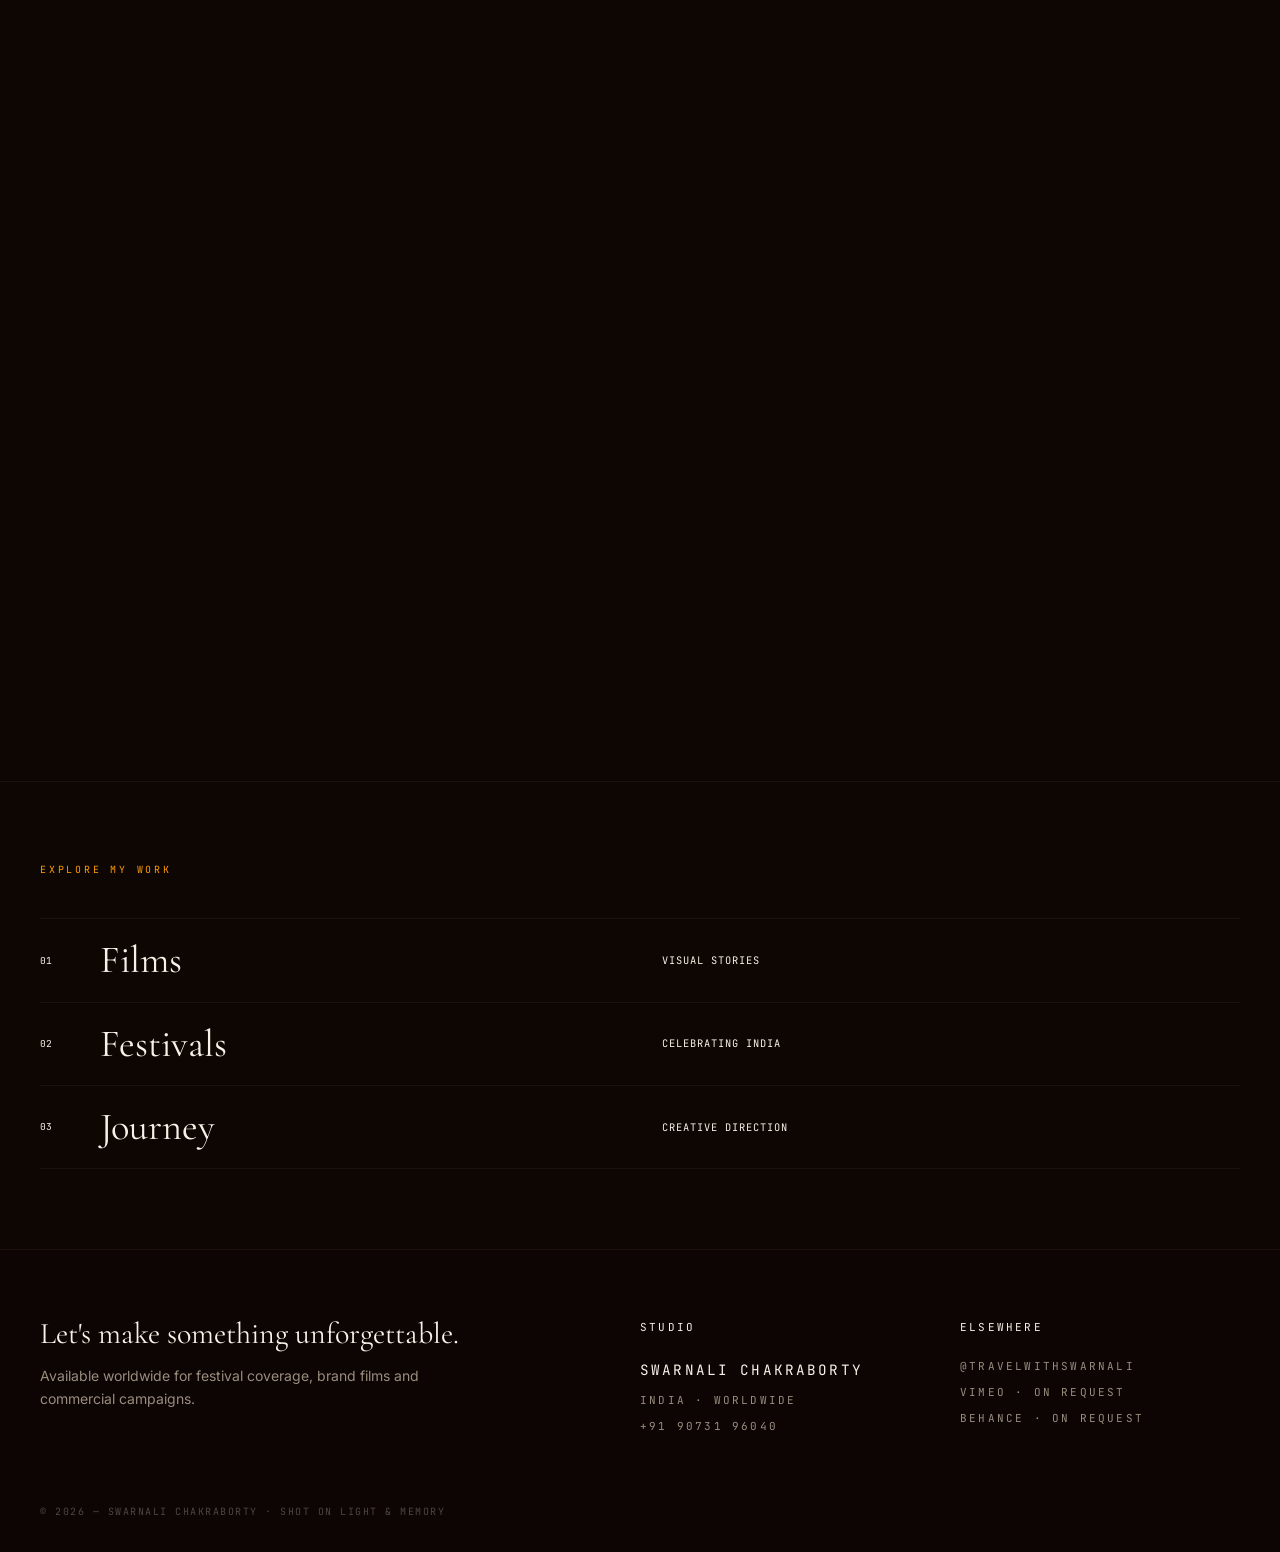
==== commit 3d941b67: "Rebuild journey map, add contact globe, optimise images journey.html - Replace the IntersectionObser" ====
--- a/index.html
+++ b/index.html
@@ -13,14 +13,14 @@
   <meta property="og:site_name"   content="Roll No. 24" />
   <meta property="og:title"       content="Roll No. 24 — Photography &amp; Film by Swarnali Chakraborty" />
   <meta property="og:description" content="Documentary photography and film by Swarnali Chakraborty. Festival coverage, short films, and commercial work across India and worldwide." />
-  <meta property="og:image"       content="https://travelwithswarnali.in/assets/NAV01978.JPG" />
+  <meta property="og:image"       content="https://travelwithswarnali.in/assets/web/NAV01978.JPG" />
   <meta property="og:locale"      content="en_IN" />
 
   <!-- Twitter / X Cards -->
   <meta name="twitter:card"        content="summary_large_image" />
   <meta name="twitter:title"       content="Roll No. 24 — Photography &amp; Film by Swarnali Chakraborty" />
   <meta name="twitter:description" content="Documentary photography and film by Swarnali Chakraborty. Festival coverage, short films, and commercial work across India and worldwide." />
-  <meta name="twitter:image"       content="https://travelwithswarnali.in/assets/NAV01978.JPG" />
+  <meta name="twitter:image"       content="https://travelwithswarnali.in/assets/web/NAV01978.JPG" />
 
   <!-- Schema.org JSON-LD -->
   <script type="application/ld+json">
@@ -29,7 +29,7 @@
     "@type": "Person",
     "name": "Swarnali Chakraborty",
     "url": "https://travelwithswarnali.in",
-    "image": "https://travelwithswarnali.in/assets/NAV01978.JPG",
+    "image": "https://travelwithswarnali.in/assets/web/NAV01978.JPG",
     "jobTitle": "Photographer and Filmmaker",
     "description": "Documentary photographer and filmmaker specialising in festival coverage, short films and commercial work across India.",
     "knowsAbout": ["Festival Photography", "Documentary Filmmaking", "Commercial Photography", "India"],
@@ -557,7 +557,7 @@
         <a href="contact.html" class="about-btn">More about me &nbsp;→</a>
       </div>
       <div class="home-about-right">
-        <img src="assets/NAV01978.JPG" alt="Swarnali Chakraborty" />
+        <img src="assets/web/NAV01978.JPG" alt="Swarnali Chakraborty" />
       </div>
     </section>
 
@@ -571,23 +571,23 @@
         <div class="scroll-reel-strip">
           <div class="reel-sprocket"></div>
           <div class="reel-track" id="reelTrack">
-            <div class="reel-frame" data-num="01"><img src="assets/Index/DSC_2598.JPG" alt="Indian festival celebration photographed by Swarnali Chakraborty" loading="lazy"><div class="reel-shutter"></div></div>
-            <div class="reel-frame" data-num="02"><img src="assets/Index/DSC_3178.JPG" alt="Cultural portrait from India by Swarnali Chakraborty" loading="lazy"><div class="reel-shutter"></div></div>
-            <div class="reel-frame" data-num="03"><img src="assets/Index/DSC01223.JPG" alt="Dahi Handi festival crowd documentary photography" loading="lazy"><div class="reel-shutter"></div></div>
-            <div class="reel-frame" data-num="04"><img src="assets/Index/DSC01244.JPG" alt="Dahi Handi human pyramid festival India" loading="lazy"><div class="reel-shutter"></div></div>
-            <div class="reel-frame" data-num="05"><img src="assets/Index/DSC02271.JPG" alt="Indian festival documentary frame by Swarnali Chakraborty" loading="lazy"><div class="reel-shutter"></div></div>
-            <div class="reel-frame" data-num="06"><img src="assets/Index/DSC04355.JPG" alt="Wari pilgrimage festival Pandharpur India" loading="lazy"><div class="reel-shutter"></div></div>
-            <div class="reel-frame" data-num="07"><img src="assets/Index/DSC04373.JPG" alt="Wari festival procession documentary photograph" loading="lazy"><div class="reel-shutter"></div></div>
-            <div class="reel-frame" data-num="08"><img src="assets/Index/DSC05092.JPG" alt="Documentary photography India by Swarnali Chakraborty" loading="lazy"><div class="reel-shutter"></div></div>
-            <div class="reel-frame" data-num="09"><img src="assets/Index/DSC05105.JPG" alt="Festival crowd India documentary frame" loading="lazy"><div class="reel-shutter"></div></div>
-            <div class="reel-frame" data-num="10"><img src="assets/Index/DSC08724.JPG" alt="Indian cultural festival photography" loading="lazy"><div class="reel-shutter"></div></div>
-            <div class="reel-frame" data-num="11"><img src="assets/Index/IMG_1548.JPG" alt="Travel and festival photograph India" loading="lazy"><div class="reel-shutter"></div></div>
-            <div class="reel-frame" data-num="12"><img src="assets/Index/IMG_1549.JPG" alt="India festival documentary by Swarnali Chakraborty" loading="lazy"><div class="reel-shutter"></div></div>
-            <div class="reel-frame" data-num="13"><img src="assets/Index/IMG_1554.JPG" alt="Cultural documentation photography India" loading="lazy"><div class="reel-shutter"></div></div>
-            <div class="reel-frame" data-num="14"><img src="assets/Index/IMG_3410.JPG" alt="Indian festival frame documentary" loading="lazy"><div class="reel-shutter"></div></div>
-            <div class="reel-frame" data-num="15"><img src="assets/Index/post 5.JPG" alt="Festival celebration India photography" loading="lazy"><div class="reel-shutter"></div></div>
-            <div class="reel-frame" data-num="16"><img src="assets/Index/post 7.JPG" alt="Documentary travel photography India" loading="lazy"><div class="reel-shutter"></div></div>
-            <div class="reel-frame" data-num="17"><img src="assets/Index/SPI03077.JPG" alt="Festival portrait India by Swarnali Chakraborty" loading="lazy"><div class="reel-shutter"></div></div>
+            <div class="reel-frame" data-num="01"><img src="assets/web/Index/DSC_2598.JPG" alt="Indian festival celebration photographed by Swarnali Chakraborty" loading="lazy"><div class="reel-shutter"></div></div>
+            <div class="reel-frame" data-num="02"><img src="assets/web/Index/DSC_3178.JPG" alt="Cultural portrait from India by Swarnali Chakraborty" loading="lazy"><div class="reel-shutter"></div></div>
+            <div class="reel-frame" data-num="03"><img src="assets/web/Index/DSC01223.JPG" alt="Dahi Handi festival crowd documentary photography" loading="lazy"><div class="reel-shutter"></div></div>
+            <div class="reel-frame" data-num="04"><img src="assets/web/Index/DSC01244.JPG" alt="Dahi Handi human pyramid festival India" loading="lazy"><div class="reel-shutter"></div></div>
+            <div class="reel-frame" data-num="05"><img src="assets/web/Index/DSC02271.JPG" alt="Indian festival documentary frame by Swarnali Chakraborty" loading="lazy"><div class="reel-shutter"></div></div>
+            <div class="reel-frame" data-num="06"><img src="assets/web/Index/DSC04355.JPG" alt="Wari pilgrimage festival Pandharpur India" loading="lazy"><div class="reel-shutter"></div></div>
+            <div class="reel-frame" data-num="07"><img src="assets/web/Index/DSC04373.JPG" alt="Wari festival procession documentary photograph" loading="lazy"><div class="reel-shutter"></div></div>
+            <div class="reel-frame" data-num="08"><img src="assets/web/Index/DSC05092.JPG" alt="Documentary photography India by Swarnali Chakraborty" loading="lazy"><div class="reel-shutter"></div></div>
+            <div class="reel-frame" data-num="09"><img src="assets/web/Index/DSC05105.JPG" alt="Festival crowd India documentary frame" loading="lazy"><div class="reel-shutter"></div></div>
+            <div class="reel-frame" data-num="10"><img src="assets/web/Index/DSC08724.JPG" alt="Indian cultural festival photography" loading="lazy"><div class="reel-shutter"></div></div>
+            <div class="reel-frame" data-num="11"><img src="assets/web/Index/IMG_1548.JPG" alt="Travel and festival photograph India" loading="lazy"><div class="reel-shutter"></div></div>
+            <div class="reel-frame" data-num="12"><img src="assets/web/Index/IMG_1549.JPG" alt="India festival documentary by Swarnali Chakraborty" loading="lazy"><div class="reel-shutter"></div></div>
+            <div class="reel-frame" data-num="13"><img src="assets/web/Index/IMG_1554.JPG" alt="Cultural documentation photography India" loading="lazy"><div class="reel-shutter"></div></div>
+            <div class="reel-frame" data-num="14"><img src="assets/web/Index/IMG_3410.JPG" alt="Indian festival frame documentary" loading="lazy"><div class="reel-shutter"></div></div>
+            <div class="reel-frame" data-num="15"><img src="assets/web/Index/post 5.JPG" alt="Festival celebration India photography" loading="lazy"><div class="reel-shutter"></div></div>
+            <div class="reel-frame" data-num="16"><img src="assets/web/Index/post 7.JPG" alt="Documentary travel photography India" loading="lazy"><div class="reel-shutter"></div></div>
+            <div class="reel-frame" data-num="17"><img src="assets/web/Index/SPI03077.JPG" alt="Festival portrait India by Swarnali Chakraborty" loading="lazy"><div class="reel-shutter"></div></div>
           </div>
           <div class="reel-sprocket"></div>
         </div>
--- a/styles.css
+++ b/styles.css
@@ -852,3 +852,44 @@
   html, body, a, button { cursor: auto; }
   .cursor-circle { display: none !important; }
 }
+
+/* ═══════════════════════════════════════════════════
+   IMAGE LOADING — smooth, non-blocking swap-in
+   Applied only to images the loader registers (script.js),
+   so anything with its own opacity animation is untouched.
+   ═══════════════════════════════════════════════════ */
+.img-fade {
+  opacity: 0;
+  transition: opacity 0.55s ease;
+}
+.img-fade.img-ready  { opacity: 1; }
+/* A failed image stays invisible — the container tone shows through.
+   It must never hold up layout, animation or interaction. */
+.img-fade.img-failed { opacity: 0; }
+
+/* Subtle shimmer on the image's container while it fetches */
+.is-img-loading { position: relative; }
+.is-img-loading::after {
+  content: '';
+  position: absolute;
+  inset: 0;
+  pointer-events: none;
+  z-index: 1;
+  background: linear-gradient(
+    100deg,
+    transparent 20%,
+    rgba(240, 225, 200, 0.045) 50%,
+    transparent 80%
+  );
+  background-size: 200% 100%;
+  animation: imgShimmer 1.5s linear infinite;
+}
+@keyframes imgShimmer {
+  from { background-position:  100% 0; }
+  to   { background-position: -100% 0; }
+}
+
+@media (prefers-reduced-motion: reduce) {
+  .img-fade { transition: none; }
+  .is-img-loading::after { animation: none; opacity: 0.4; }
+}
